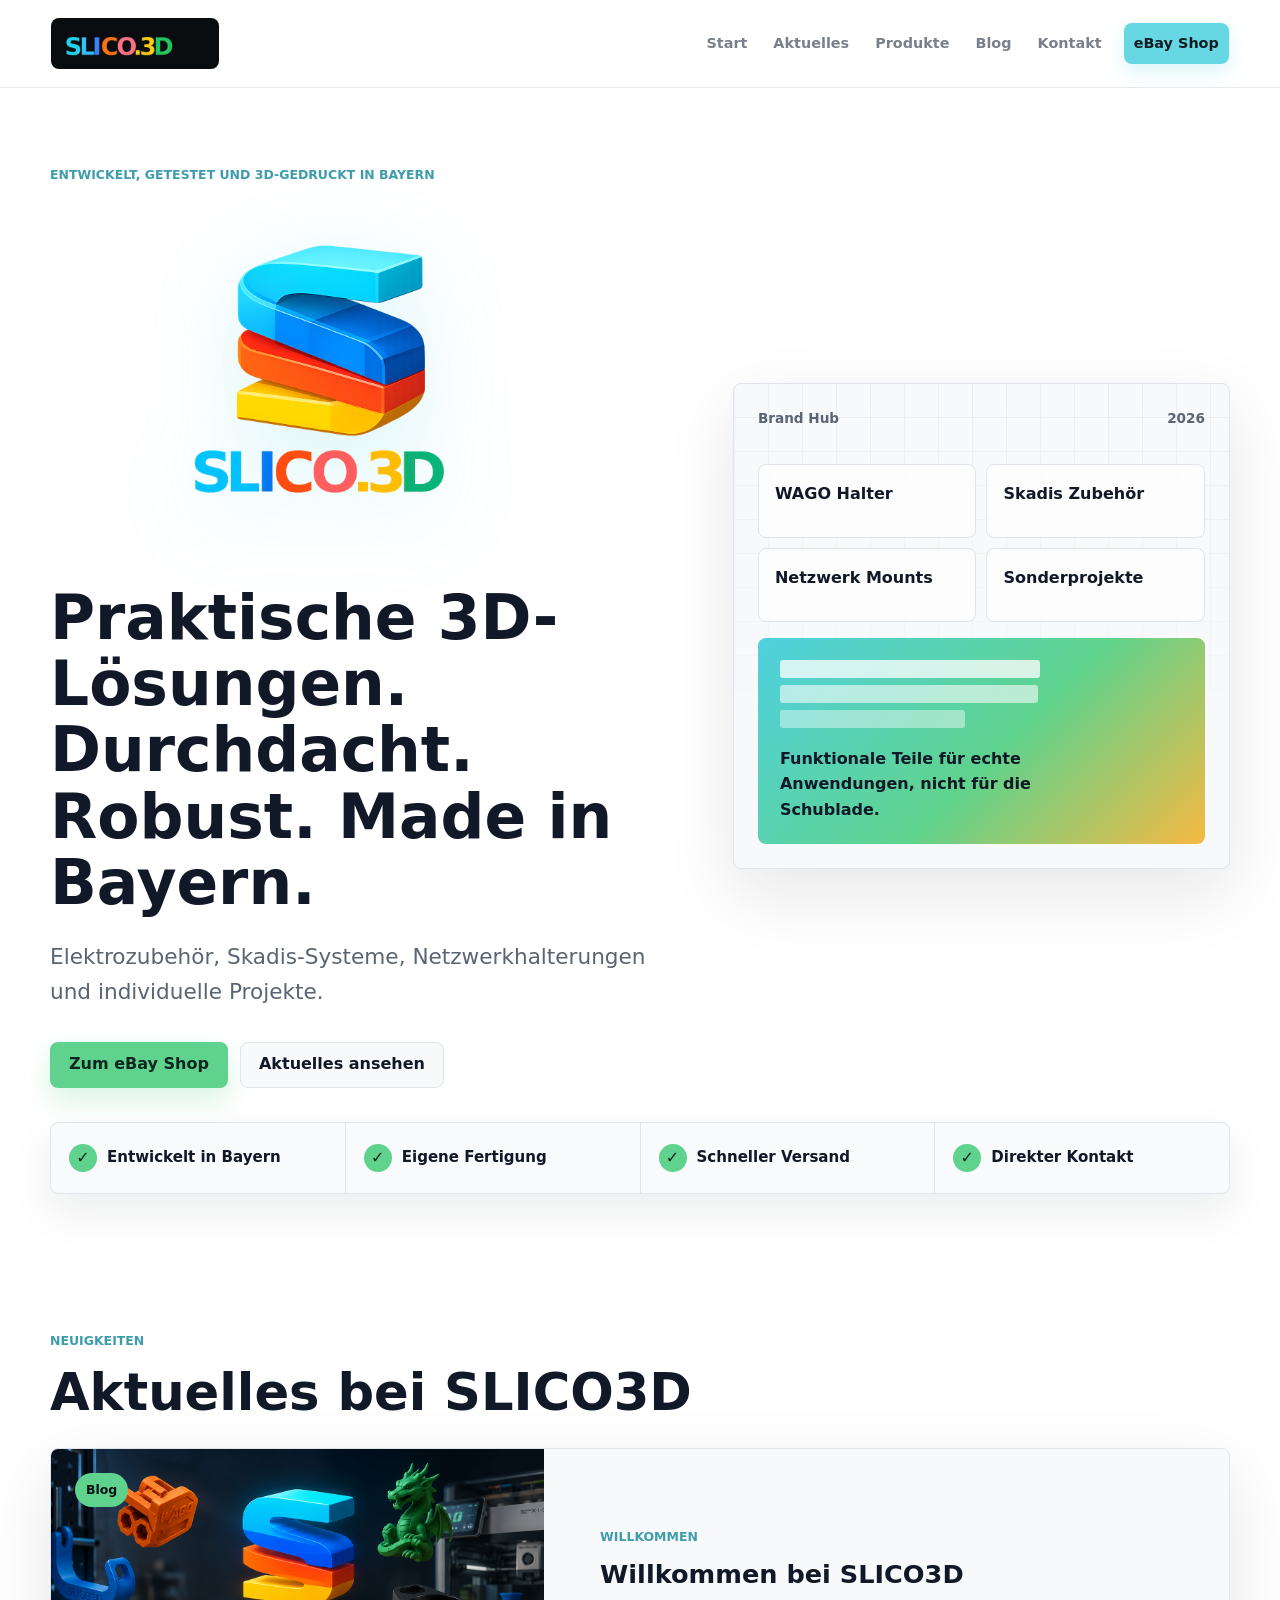
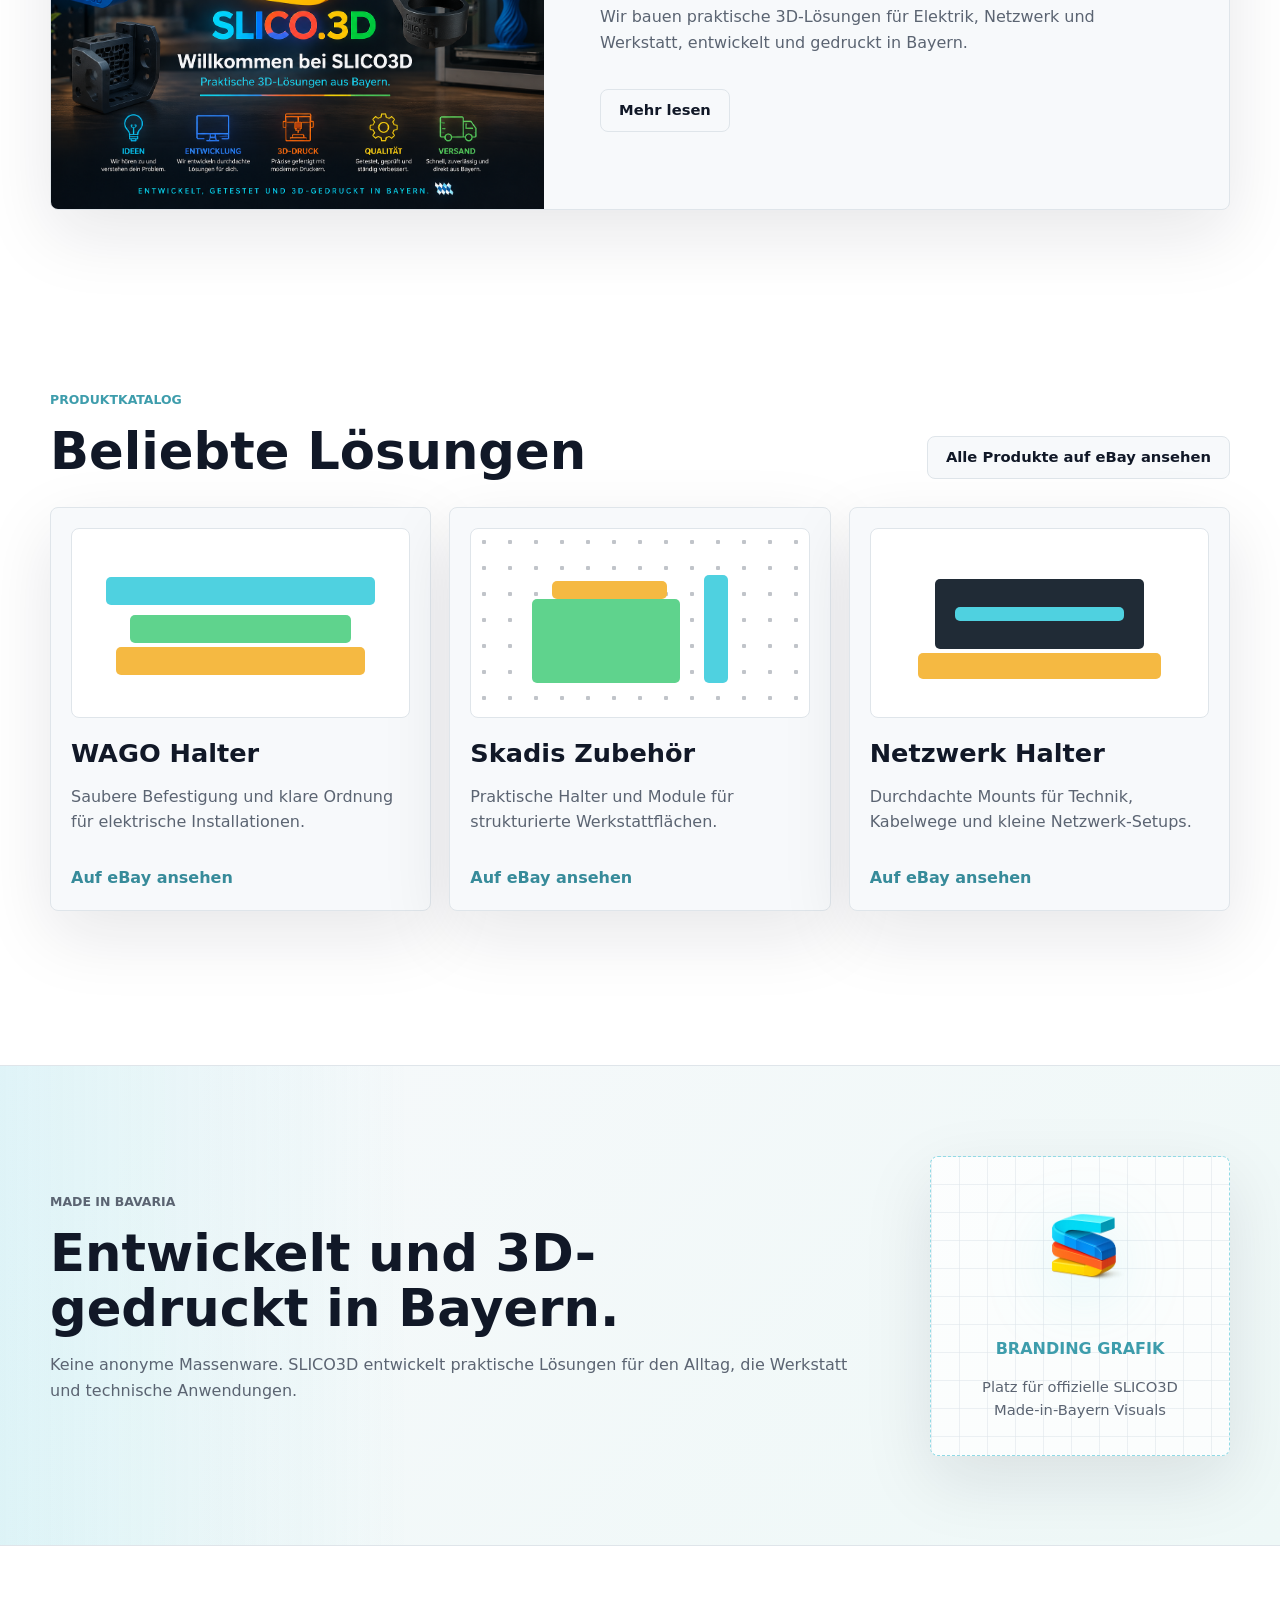
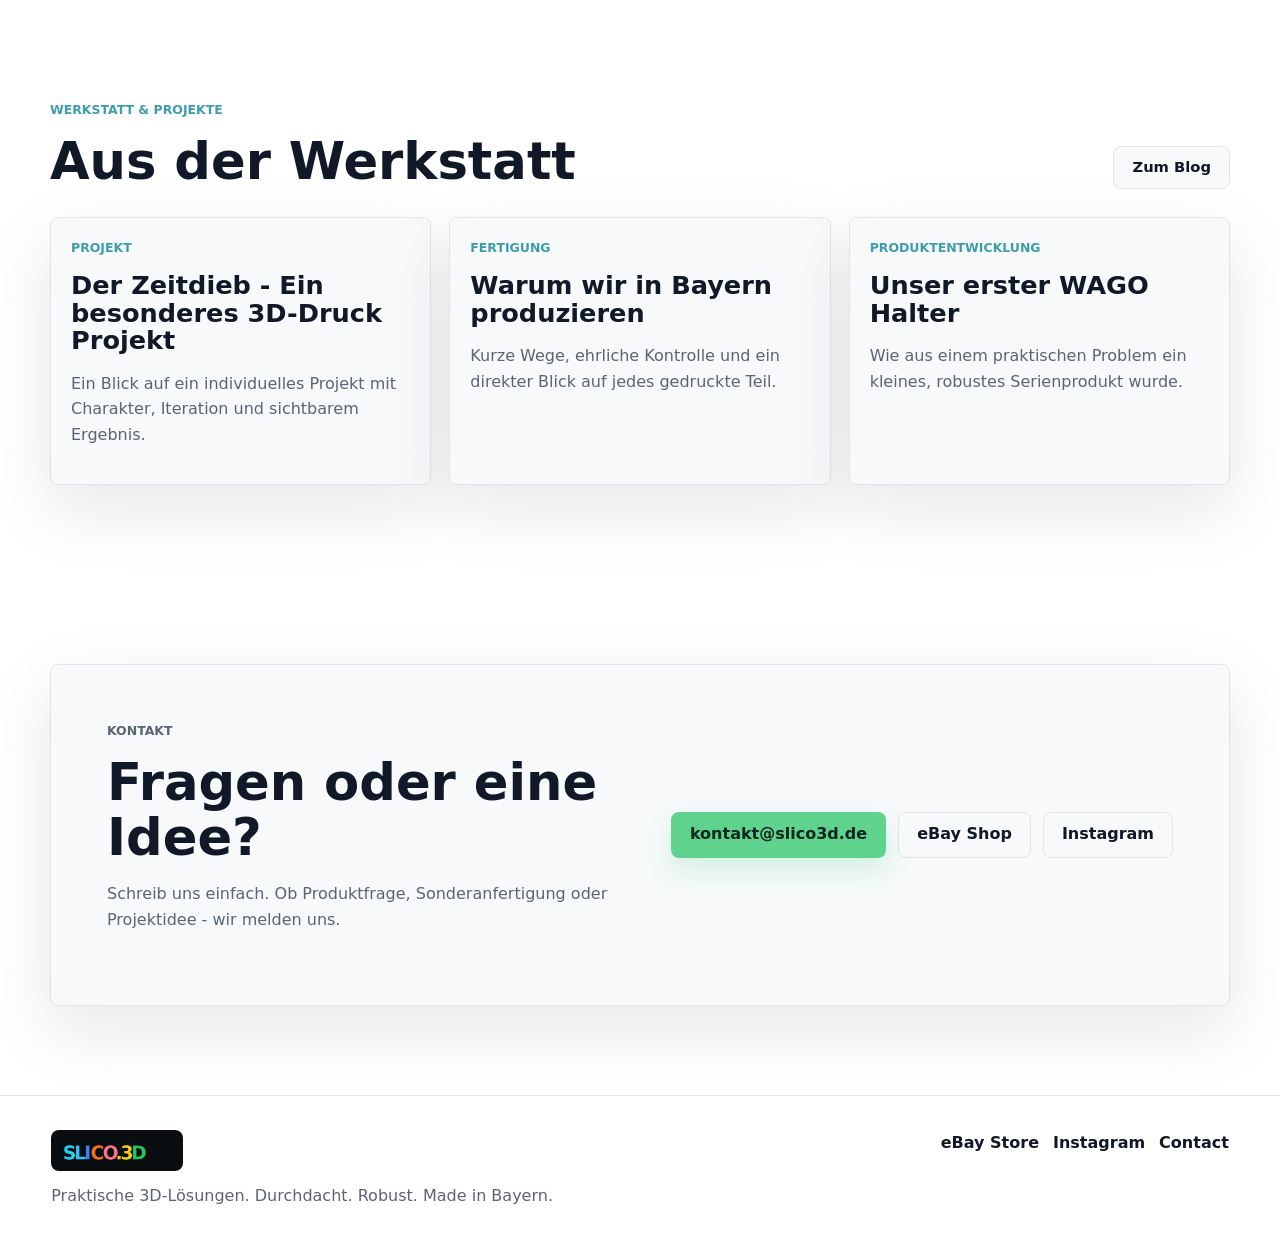
==== index.html @ d41518f9 "Organize assets and add welcome blog hero image" ====
<!doctype html>
<html lang="de">
  <head>
    <meta charset="utf-8">
    <meta name="viewport" content="width=device-width, initial-scale=1">
    <meta
      name="description"
      content="SLICO3D entwickelt praktische 3D-Lösungen für Elektrik, Netzwerk, Skadis-Systeme und Werkstattorganisation. Gedruckt in Bayern."
    >
    <title>SLICO3D | Praktische 3D-Lösungen aus Bayern</title>
    <link rel="stylesheet" href="styles.css">
  </head>
  <body>
    <header class="site-header">
      <a class="brand-link" href="#start" aria-label="SLICO3D Startseite">
        <img src="assets/branding/Logotyp.png" alt="SLICO3D" class="brand-wordmark">
      </a>

      <button class="menu-toggle" type="button" aria-expanded="false" aria-controls="site-nav">
        <span class="sr-only">Navigation öffnen</span>
        <span aria-hidden="true"></span>
        <span aria-hidden="true"></span>
        <span aria-hidden="true"></span>
      </button>

      <nav class="site-nav" id="site-nav" aria-label="Hauptnavigation">
        <a href="#start">Start</a>
        <a href="#aktuelles">Aktuelles</a>
        <a href="#produkte">Produkte</a>
        <a href="#blog">Blog</a>
        <a href="#kontakt">Kontakt</a>
        <a class="nav-button" href="https://www.ebay.de/usr/slico3d">eBay Shop</a>
      </nav>
    </header>

    <main id="start">
      <section class="hero section-shell" aria-labelledby="hero-title">
        <div class="hero-copy">
          <p class="eyebrow">Entwickelt, getestet und 3D-gedruckt in Bayern</p>
          <img src="assets/branding/Logo z Nazwa.png" alt="SLICO3D" class="hero-mark">
          <h1 id="hero-title">Praktische 3D-Lösungen. Durchdacht. Robust. Made in Bayern.</h1>
          <p class="hero-subtitle">
            Elektrozubehör, Skadis-Systeme, Netzwerkhalterungen und individuelle Projekte.
          </p>
          <div class="hero-actions">
            <a class="button primary" href="https://www.ebay.de/usr/slico3d">Zum eBay Shop</a>
            <a class="button secondary" href="#aktuelles">Aktuelles ansehen</a>
          </div>
        </div>

        <div class="hero-panel" aria-label="SLICO3D Schwerpunktbereiche">
          <div class="panel-topline">
            <span>Brand Hub</span>
            <span>2026</span>
          </div>
          <div class="capability-grid">
            <span>WAGO Halter</span>
            <span>Skadis Zubehör</span>
            <span>Netzwerk Mounts</span>
            <span>Sonderprojekte</span>
          </div>
          <div class="printer-card">
            <span class="printer-layer cyan"></span>
            <span class="printer-layer green"></span>
            <span class="printer-layer amber"></span>
            <p>Funktionale Teile für echte Anwendungen, nicht für die Schublade.</p>
          </div>
        </div>
      </section>

      <section class="trust-bar section-shell" aria-label="SLICO3D Vertrauensmerkmale">
        <div class="trust-item">
          <span aria-hidden="true">✓</span>
          <strong>Entwickelt in Bayern</strong>
        </div>
        <div class="trust-item">
          <span aria-hidden="true">✓</span>
          <strong>Eigene Fertigung</strong>
        </div>
        <div class="trust-item">
          <span aria-hidden="true">✓</span>
          <strong>Schneller Versand</strong>
        </div>
        <div class="trust-item">
          <span aria-hidden="true">✓</span>
          <strong>Direkter Kontakt</strong>
        </div>
      </section>

      <section class="content-section section-shell" id="aktuelles" aria-labelledby="news-title">
        <div class="section-heading">
          <p class="eyebrow">Neuigkeiten</p>
          <h2 id="news-title">Aktuelles bei SLICO3D</h2>
        </div>

        <article class="featured-article linked-card">
          <a class="card-cover-link" href="blog/willkommen-bei-slico3d.html" aria-label="Willkommen bei SLICO3D lesen"></a>
          <div class="article-visual article-image">
            <span class="article-chip">Blog</span>
            <img src="assets/blog/willkommen/hero.png" alt="SLICO3D Willkommensbild">
          </div>
          <div class="article-content">
            <p class="meta">Willkommen</p>
            <h3>Willkommen bei SLICO3D</h3>
            <p>
              Wir bauen praktische 3D-Lösungen für Elektrik, Netzwerk und Werkstatt,
              entwickelt und gedruckt in Bayern.
            </p>
            <a class="button secondary compact card-action" href="blog/willkommen-bei-slico3d.html">Mehr lesen</a>
          </div>
        </article>
      </section>

      <section class="content-section section-shell" id="produkte" aria-labelledby="products-title">
        <div class="section-heading split-heading">
          <div>
            <p class="eyebrow">Produktkatalog</p>
            <h2 id="products-title">Beliebte Lösungen</h2>
          </div>
          <a class="button secondary compact" href="https://www.ebay.de/usr/slico3d">Alle Produkte auf eBay ansehen</a>
        </div>

        <div class="product-grid">
          <article class="product-card">
            <div class="product-visual wago" aria-hidden="true">
              <span></span>
              <span></span>
              <span></span>
            </div>
            <h3>WAGO Halter</h3>
            <p>Saubere Befestigung und klare Ordnung für elektrische Installationen.</p>
            <a class="text-link" href="https://www.ebay.de/usr/slico3d">Auf eBay ansehen</a>
          </article>

          <article class="product-card">
            <div class="product-visual skadis" aria-hidden="true">
              <span></span>
              <span></span>
              <span></span>
            </div>
            <h3>Skadis Zubehör</h3>
            <p>Praktische Halter und Module für strukturierte Werkstattflächen.</p>
            <a class="text-link" href="https://www.ebay.de/usr/slico3d">Auf eBay ansehen</a>
          </article>

          <article class="product-card">
            <div class="product-visual network" aria-hidden="true">
              <span></span>
              <span></span>
              <span></span>
            </div>
            <h3>Netzwerk Halter</h3>
            <p>Durchdachte Mounts für Technik, Kabelwege und kleine Netzwerk-Setups.</p>
            <a class="text-link" href="https://www.ebay.de/usr/slico3d">Auf eBay ansehen</a>
          </article>
        </div>
      </section>

      <section class="bavaria-section" aria-labelledby="bavaria-title">
        <div class="section-shell bavaria-inner">
          <div>
            <p class="eyebrow">Made in Bavaria</p>
            <h2 id="bavaria-title">Entwickelt und 3D-gedruckt in Bayern.</h2>
            <p>
              Keine anonyme Massenware. SLICO3D entwickelt praktische Lösungen für den
              Alltag, die Werkstatt und technische Anwendungen.
            </p>
          </div>
          <div class="bavaria-placeholder" aria-label="Platzhalter für zukünftige SLICO3D Branding-Grafik">
            <img src="assets/branding/Logo.png" alt="" aria-hidden="true">
            <span>Branding Grafik</span>
            <p>Platz für offizielle SLICO3D Made-in-Bayern Visuals</p>
          </div>
        </div>
      </section>

      <section class="content-section section-shell" id="blog" aria-labelledby="blog-title">
        <div class="section-heading split-heading">
          <div>
            <p class="eyebrow">Werkstatt & Projekte</p>
            <h2 id="blog-title">Aus der Werkstatt</h2>
          </div>
          <a class="button secondary compact" href="#blog">Zum Blog</a>
        </div>

        <div class="blog-grid">
          <article class="blog-card">
            <p class="meta">Projekt</p>
            <h3>Der Zeitdieb - Ein besonderes 3D-Druck Projekt</h3>
            <p>Ein Blick auf ein individuelles Projekt mit Charakter, Iteration und sichtbarem Ergebnis.</p>
          </article>
          <article class="blog-card">
            <p class="meta">Fertigung</p>
            <h3>Warum wir in Bayern produzieren</h3>
            <p>Kurze Wege, ehrliche Kontrolle und ein direkter Blick auf jedes gedruckte Teil.</p>
          </article>
          <article class="blog-card">
            <p class="meta">Produktentwicklung</p>
            <h3>Unser erster WAGO Halter</h3>
            <p>Wie aus einem praktischen Problem ein kleines, robustes Serienprodukt wurde.</p>
          </article>
        </div>
      </section>

      <section class="contact-section section-shell" id="kontakt" aria-labelledby="contact-title">
        <div>
          <p class="eyebrow">Kontakt</p>
          <h2 id="contact-title">Fragen oder eine Idee?</h2>
          <p>
            Schreib uns einfach. Ob Produktfrage, Sonderanfertigung oder Projektidee -
            wir melden uns.
          </p>
        </div>
        <div class="contact-actions">
          <a class="button primary" href="mailto:kontakt@slico3d.de">kontakt@slico3d.de</a>
          <a class="button secondary" href="https://www.ebay.de/usr/slico3d">eBay Shop</a>
          <a class="button secondary" href="https://www.instagram.com/slico3d/">Instagram</a>
        </div>
      </section>
    </main>

    <footer class="site-footer">
      <div>
        <img src="assets/branding/Logotyp.png" alt="SLICO3D" class="footer-logo">
        <p>Praktische 3D-Lösungen. Durchdacht. Robust. Made in Bayern.</p>
      </div>
      <nav aria-label="Footer Navigation">
        <a href="https://www.ebay.de/usr/slico3d">eBay Store</a>
        <a href="https://www.instagram.com/slico3d/">Instagram</a>
        <a href="mailto:kontakt@slico3d.de">Contact</a>
      </nav>
    </footer>

    <script src="script.js"></script>
  </body>
</html>
---- styles.css ----
:root {
  color-scheme: light dark;
  --cyan: #4fd1e0;
  --green: #5fd38d;
  --amber: #f5b942;
  --ink: #111827;
  --muted: #5b6472;
  --line: #dfe5ea;
  --surface: #ffffff;
  --surface-raised: #f7f9fb;
  --surface-soft: #eef8f7;
  --shadow: 0 24px 70px rgba(17, 24, 39, 0.1);
  --radius: 8px;
  --max: 1180px;
}

* { box-sizing: border-box; }
html { scroll-behavior: smooth; }
body {
  margin: 0;
  background: var(--surface);
  color: var(--ink);
  font-family: Inter, ui-sans-serif, system-ui, -apple-system, BlinkMacSystemFont, "Segoe UI", sans-serif;
  line-height: 1.6;
  overflow-x: hidden;
}
body.menu-open { overflow: hidden; }
img { display: block; max-width: 100%; }
a { color: inherit; text-decoration: none; }

.sr-only {
  position: absolute;
  width: 1px;
  height: 1px;
  padding: 0;
  margin: -1px;
  overflow: hidden;
  clip: rect(0, 0, 0, 0);
  white-space: nowrap;
  border: 0;
}

.site-header {
  position: sticky;
  top: 0;
  z-index: 10;
  display: flex;
  align-items: center;
  justify-content: space-between;
  gap: 24px;
  padding: 18px clamp(20px, 4vw, 56px);
  background: color-mix(in srgb, var(--surface) 88%, transparent);
  border-bottom: 1px solid color-mix(in srgb, var(--line) 78%, transparent);
  backdrop-filter: blur(18px);
}

.brand-wordmark,
.footer-logo {
  height: auto;
  padding: 7px 10px;
  background: #0a0d10;
  border-radius: var(--radius);
}
.brand-wordmark { flex: 0 0 auto; width: 168px; }
.footer-logo { width: 132px; padding: 6px 9px; }

.site-nav {
  min-width: 0;
  display: flex;
  align-items: center;
  gap: 6px;
  color: color-mix(in srgb, var(--muted) 82%, var(--surface));
  font-size: 0.9rem;
  font-weight: 620;
}
.site-nav a {
  padding: 9px 10px;
  border-radius: var(--radius);
}
.site-nav a:hover,
.site-nav a:focus-visible {
  background: var(--surface-raised);
  color: var(--ink);
  outline: none;
}
.site-nav .nav-button {
  margin-left: 6px;
  color: #0b1f23;
  background: color-mix(in srgb, var(--cyan) 86%, white);
  box-shadow: 0 8px 18px rgba(79, 209, 224, 0.2);
}

.menu-toggle {
  display: none;
  flex: 0 0 auto;
  width: 44px;
  height: 44px;
  border: 1px solid var(--line);
  border-radius: var(--radius);
  background: var(--surface);
  color: var(--ink);
}
.menu-toggle span:not(.sr-only) {
  display: block;
  width: 18px;
  height: 2px;
  margin: 4px auto;
  background: currentColor;
}

.section-shell {
  width: min(var(--max), calc(100% - 40px));
  margin: 0 auto;
}

.hero {
  display: grid;
  grid-template-columns: minmax(0, 1fr) minmax(320px, 0.82fr);
  gap: clamp(32px, 6vw, 84px);
  align-items: center;
  min-height: min(980px, calc(100svh - 84px));
  padding: clamp(44px, 6vw, 82px) 0 68px;
}
.hero-copy,
.hero-panel { min-width: 0; }

.eyebrow,
.meta {
  margin: 0 0 14px;
  color: color-mix(in srgb, var(--cyan) 72%, var(--ink));
  font-size: 0.78rem;
  font-weight: 800;
  letter-spacing: 0;
  text-transform: uppercase;
}

.hero-mark {
  width: min(540px, 76vw);
  margin: 0 0 26px;
  filter: drop-shadow(0 20px 42px rgba(79, 209, 224, 0.2));
}

h1, h2, h3, p { overflow-wrap: anywhere; }
h1, h2, h3 {
  margin: 0;
  line-height: 1.08;
  letter-spacing: 0;
}
h1 { max-width: 860px; font-size: clamp(2.45rem, 4.8vw, 4.9rem); }
h2 { font-size: clamp(2rem, 4vw, 4rem); }
h3 { font-size: clamp(1.22rem, 2vw, 1.7rem); }

.hero-subtitle {
  max-width: 680px;
  margin: 24px 0 0;
  color: var(--muted);
  font-size: clamp(1.05rem, 2vw, 1.35rem);
}

.hero-actions,
.contact-actions {
  display: flex;
  flex-wrap: wrap;
  gap: 12px;
  margin-top: 32px;
}

.button {
  display: inline-flex;
  align-items: center;
  justify-content: center;
  min-height: 46px;
  padding: 12px 18px;
  border: 1px solid transparent;
  border-radius: var(--radius);
  font-weight: 800;
  line-height: 1.15;
}
.button.primary {
  color: #0d261e;
  background: var(--green);
  box-shadow: 0 12px 26px rgba(95, 211, 141, 0.24);
}
.button.secondary {
  color: var(--ink);
  background: var(--surface-raised);
  border-color: var(--line);
}
.button.compact { min-height: 42px; font-size: 0.92rem; }
.button:hover,
.button:focus-visible,
.text-link:hover,
.text-link:focus-visible {
  transform: translateY(-1px);
  outline: none;
}

.hero-panel,
.featured-article,
.product-card,
.blog-card,
.contact-section,
.article-body,
.article-hero-image {
  border: 1px solid var(--line);
  border-radius: var(--radius);
  background: var(--surface-raised);
  box-shadow: var(--shadow);
}

.hero-panel {
  position: relative;
  overflow: hidden;
  padding: 24px;
}
.hero-panel::before {
  position: absolute;
  inset: 0;
  z-index: 0;
  content: "";
  background:
    linear-gradient(90deg, color-mix(in srgb, var(--line) 50%, transparent) 1px, transparent 1px),
    linear-gradient(0deg, color-mix(in srgb, var(--line) 50%, transparent) 1px, transparent 1px);
  background-size: 34px 34px;
  mask-image: linear-gradient(to bottom, black, transparent 76%);
}
.hero-panel > * { position: relative; z-index: 1; }
.panel-topline {
  display: flex;
  justify-content: space-between;
  color: var(--muted);
  font-size: 0.85rem;
  font-weight: 800;
}
.capability-grid {
  display: grid;
  grid-template-columns: repeat(2, minmax(0, 1fr));
  gap: 10px;
  margin-top: 34px;
}
.capability-grid span {
  min-height: 74px;
  padding: 16px;
  border: 1px solid var(--line);
  border-radius: var(--radius);
  background: color-mix(in srgb, var(--surface) 76%, transparent);
  font-weight: 800;
}
.printer-card {
  margin-top: 16px;
  padding: 22px;
  color: #111827;
  background: linear-gradient(135deg, var(--cyan), var(--green) 54%, var(--amber));
  border-radius: var(--radius);
}
.printer-layer {
  display: block;
  height: 18px;
  max-width: 260px;
  margin-bottom: 7px;
  border-radius: 3px;
}
.printer-layer.cyan { width: 78%; background: rgba(255, 255, 255, 0.76); }
.printer-layer.green { width: 64%; background: rgba(255, 255, 255, 0.58); }
.printer-layer.amber { width: 46%; background: rgba(255, 255, 255, 0.42); }
.printer-card p { max-width: 340px; margin: 18px 0 0; font-weight: 850; }

.trust-bar {
  display: grid;
  grid-template-columns: repeat(4, minmax(0, 1fr));
  gap: 1px;
  overflow: hidden;
  margin-top: -34px;
  margin-bottom: clamp(28px, 4vw, 48px);
  border: 1px solid var(--line);
  border-radius: var(--radius);
  background: var(--line);
  box-shadow: 0 18px 44px rgba(17, 24, 39, 0.08);
}
.trust-item {
  display: flex;
  align-items: center;
  gap: 10px;
  min-height: 70px;
  padding: 16px 18px;
  background: color-mix(in srgb, var(--surface-raised) 88%, var(--surface));
}
.trust-item span {
  display: inline-flex;
  align-items: center;
  justify-content: center;
  flex: 0 0 28px;
  width: 28px;
  height: 28px;
  color: #0d261e;
  background: var(--green);
  border-radius: 999px;
  font-weight: 900;
}
.trust-item strong { font-size: 0.94rem; line-height: 1.25; }

.content-section { padding: clamp(56px, 7vw, 96px) 0; }
.section-heading { margin-bottom: 28px; }
.section-heading h2 { max-width: 760px; }
.split-heading {
  display: flex;
  align-items: end;
  justify-content: space-between;
  gap: 20px;
}

.featured-article {
  position: relative;
  display: grid;
  grid-template-columns: minmax(260px, 0.72fr) 1fr;
  overflow: hidden;
}
.linked-card { transition: transform 180ms ease, border-color 180ms ease, box-shadow 180ms ease; }
.linked-card:hover,
.linked-card:focus-within {
  border-color: color-mix(in srgb, var(--cyan) 52%, var(--line));
  box-shadow: 0 28px 78px rgba(17, 24, 39, 0.14);
  transform: translateY(-2px);
}
.card-cover-link { position: absolute; inset: 0; z-index: 1; }
.article-visual {
  position: relative;
  min-height: 360px;
  overflow: hidden;
  background: linear-gradient(135deg, #101820, #20313b);
}
.article-visual img {
  width: 100%;
  height: 100%;
  min-height: 360px;
  object-fit: cover;
}
.article-chip {
  position: absolute;
  top: 24px;
  left: 24px;
  z-index: 1;
  padding: 7px 11px;
  color: #071012;
  background: var(--green);
  border-radius: 999px;
  font-size: 0.78rem;
  font-weight: 900;
}
.article-content {
  position: relative;
  z-index: 2;
  align-self: center;
  padding: clamp(28px, 5vw, 56px);
}
.card-action { position: relative; z-index: 3; margin-top: 18px; }

.article-content p:not(.meta),
.product-card p,
.blog-card p:not(.meta),
.contact-section p,
.bavaria-inner p,
.site-footer p,
.article-hero-copy p:not(.eyebrow) {
  color: var(--muted);
}
.text-link {
  display: inline-flex;
  margin-top: 14px;
  color: color-mix(in srgb, var(--cyan) 62%, var(--ink));
  font-weight: 850;
}

.product-grid,
.blog-grid {
  display: grid;
  grid-template-columns: repeat(3, minmax(0, 1fr));
  gap: 18px;
}
.product-card,
.blog-card { padding: 20px; }
.product-visual {
  position: relative;
  min-height: 190px;
  margin-bottom: 22px;
  overflow: hidden;
  background: var(--surface);
  border: 1px solid var(--line);
  border-radius: var(--radius);
}
.product-visual span {
  position: absolute;
  display: block;
  border-radius: 5px;
}
.product-visual.wago span:nth-child(1) { inset: 48px 34px auto 34px; height: 28px; background: var(--cyan); }
.product-visual.wago span:nth-child(2) { inset: 86px 58px auto 58px; height: 28px; background: var(--green); }
.product-visual.wago span:nth-child(3) { inset: auto 44px 42px 44px; height: 28px; background: var(--amber); }
.product-visual.skadis {
  background-image: radial-gradient(circle, color-mix(in srgb, var(--muted) 38%, transparent) 2px, transparent 2.5px);
  background-size: 26px 26px;
}
.product-visual.skadis span:nth-child(1) { width: 44%; height: 84px; left: 18%; bottom: 34px; background: var(--green); }
.product-visual.skadis span:nth-child(2) { width: 24px; height: 108px; right: 24%; bottom: 34px; background: var(--cyan); }
.product-visual.skadis span:nth-child(3) { width: 34%; height: 18px; left: 24%; bottom: 118px; background: var(--amber); }
.product-visual.network span:nth-child(1) { width: 62%; height: 70px; left: 19%; top: 50px; background: #202b36; }
.product-visual.network span:nth-child(2) { width: 50%; height: 14px; left: 25%; top: 78px; background: var(--cyan); }
.product-visual.network span:nth-child(3) { width: 72%; height: 26px; left: 14%; bottom: 38px; background: var(--amber); }

.bavaria-section {
  margin: clamp(36px, 5vw, 68px) 0;
  background:
    linear-gradient(90deg, rgba(79, 209, 224, 0.14), transparent 32%),
    linear-gradient(135deg, var(--surface-raised), var(--surface-soft));
  border-block: 1px solid var(--line);
}
.bavaria-inner {
  display: grid;
  grid-template-columns: 1fr minmax(180px, 300px);
  gap: clamp(28px, 6vw, 86px);
  align-items: center;
  padding: clamp(52px, 7vw, 90px) 0;
}
.bavaria-placeholder {
  display: grid;
  place-items: center;
  min-height: 300px;
  padding: 28px;
  text-align: center;
  border: 1px dashed color-mix(in srgb, var(--cyan) 54%, var(--line));
  border-radius: var(--radius);
  background:
    linear-gradient(90deg, color-mix(in srgb, var(--line) 58%, transparent) 1px, transparent 1px),
    linear-gradient(0deg, color-mix(in srgb, var(--line) 58%, transparent) 1px, transparent 1px),
    color-mix(in srgb, var(--surface) 72%, transparent);
  background-size: 28px 28px;
  box-shadow: var(--shadow);
}
.bavaria-placeholder img { width: min(180px, 48vw); filter: drop-shadow(0 18px 34px rgba(79, 209, 224, 0.18)); }
.bavaria-placeholder span {
  margin-top: 18px;
  color: color-mix(in srgb, var(--cyan) 72%, var(--ink));
  font-weight: 900;
  text-transform: uppercase;
}
.bavaria-placeholder p { max-width: 260px; margin: 4px 0 0; font-size: 0.92rem; }
.blog-card { min-height: 230px; }

.contact-section {
  display: grid;
  grid-template-columns: 1fr auto;
  gap: 28px;
  align-items: center;
  padding: clamp(28px, 5vw, 56px);
  margin-block: clamp(56px, 7vw, 96px);
}
.contact-section h2,
.contact-section p { max-width: 620px; }
.contact-actions { justify-content: flex-end; margin-top: 0; }

.site-footer {
  display: flex;
  justify-content: space-between;
  gap: 24px;
  padding: 34px clamp(20px, 4vw, 56px);
  border-top: 1px solid var(--line);
}
.site-footer p { margin: 12px 0 0; }
.site-footer nav {
  display: flex;
  flex-wrap: wrap;
  align-items: start;
  justify-content: flex-end;
  gap: 14px;
  font-weight: 800;
}

.article-page { padding-bottom: clamp(56px, 7vw, 96px); }
.article-hero {
  display: grid;
  grid-template-columns: minmax(0, 0.9fr) minmax(300px, 1fr);
  gap: clamp(28px, 6vw, 78px);
  align-items: center;
  padding: clamp(56px, 8vw, 104px) 0 clamp(32px, 5vw, 64px);
}
.article-hero-copy { min-width: 0; }
.article-hero-copy h1 { max-width: 760px; }
.article-hero-copy p:not(.eyebrow) {
  max-width: 620px;
  margin: 24px 0 0;
  font-size: clamp(1.05rem, 2vw, 1.25rem);
}
.article-hero-image {
  margin: 0;
  padding: 18px;
}
.article-hero-image img {
  width: 100%;
  border-radius: calc(var(--radius) - 2px);
}
.article-body {
  max-width: 820px;
  padding: clamp(34px, 5vw, 58px);
}
.article-body p {
  margin: 0 0 1.2em;
  color: color-mix(in srgb, var(--ink) 84%, var(--muted));
  font-size: clamp(1.03rem, 1.4vw, 1.16rem);
}
.article-body p:last-child { margin-bottom: 0; }
.article-body blockquote {
  margin: 28px 0;
  padding: 22px 24px;
  border-left: 4px solid var(--green);
  border-radius: var(--radius);
  background: color-mix(in srgb, var(--surface) 72%, var(--surface-soft));
}
.article-body blockquote p {
  margin: 0;
  color: var(--ink);
  font-size: clamp(1.2rem, 2vw, 1.6rem);
  font-weight: 850;
  line-height: 1.25;
}
.article-signature { padding-top: 10px; font-weight: 850; }

@media (prefers-color-scheme: dark) {
  :root {
    --ink: #edf3f7;
    --muted: #a8b5c2;
    --line: #253340;
    --surface: #0d1217;
    --surface-raised: #121a22;
    --surface-soft: #0f2423;
    --shadow: 0 24px 70px rgba(0, 0, 0, 0.32);
  }
  .site-nav .nav-button,
  .button.primary,
  .printer-card { color: #071012; }
  .product-visual.network span:nth-child(1) { background: #dfe8ef; }
}

@media (max-width: 900px) {
  .menu-toggle { display: block; }
  .site-nav {
    position: fixed;
    inset: 73px 16px auto 16px;
    display: grid;
    gap: 4px;
    padding: 14px;
    background: var(--surface);
    border: 1px solid var(--line);
    border-radius: var(--radius);
    box-shadow: var(--shadow);
    transform: translateY(-16px);
    opacity: 0;
    pointer-events: none;
  }
  .site-nav.is-open { transform: translateY(0); opacity: 1; pointer-events: auto; }
  .site-nav .nav-button { margin-left: 0; }
  .hero,
  .featured-article,
  .article-hero,
  .bavaria-inner,
  .contact-section { grid-template-columns: 1fr; }
  .hero { min-height: auto; }
  .product-grid,
  .blog-grid,
  .trust-bar { grid-template-columns: 1fr; }
  .split-heading { align-items: start; flex-direction: column; }
  .contact-actions { justify-content: flex-start; }
  .site-footer { flex-direction: column; }
  .site-footer nav { justify-content: flex-start; }
}

@media (max-width: 560px) {
  .site-header { padding-inline: 16px; }
  .section-shell { width: min(var(--max), calc(100% - 28px)); }
  .brand-wordmark { width: 136px; }
  .hero-mark { width: min(360px, 86vw); }
  h1 { font-size: 2.18rem; max-width: 11ch; }
  .hero-subtitle { max-width: 30ch; }
  .hero-actions,
  .contact-actions {
    align-items: stretch;
    flex-direction: column;
  }
  .button { width: 100%; }
  .capability-grid { grid-template-columns: 1fr; }
  .trust-bar { margin-top: -20px; }
  .article-visual,
  .article-visual img { min-height: 260px; }
}
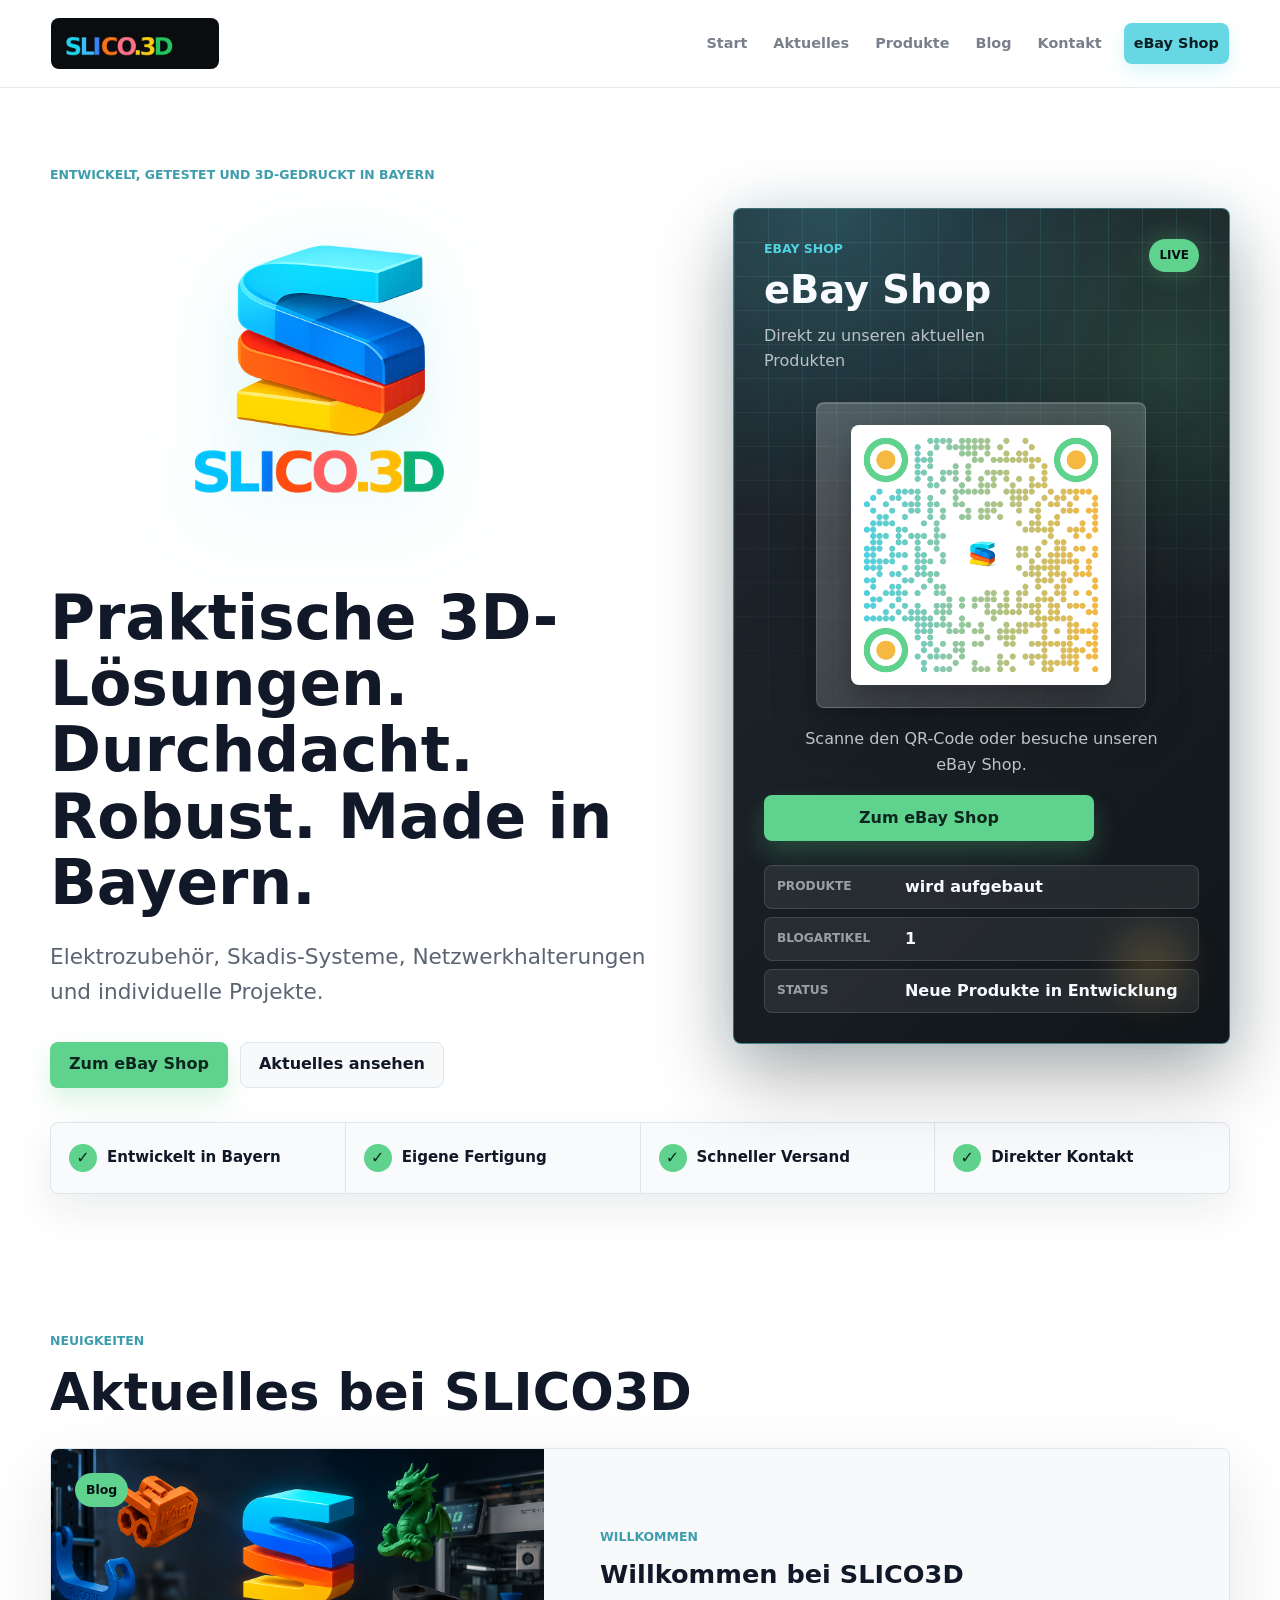
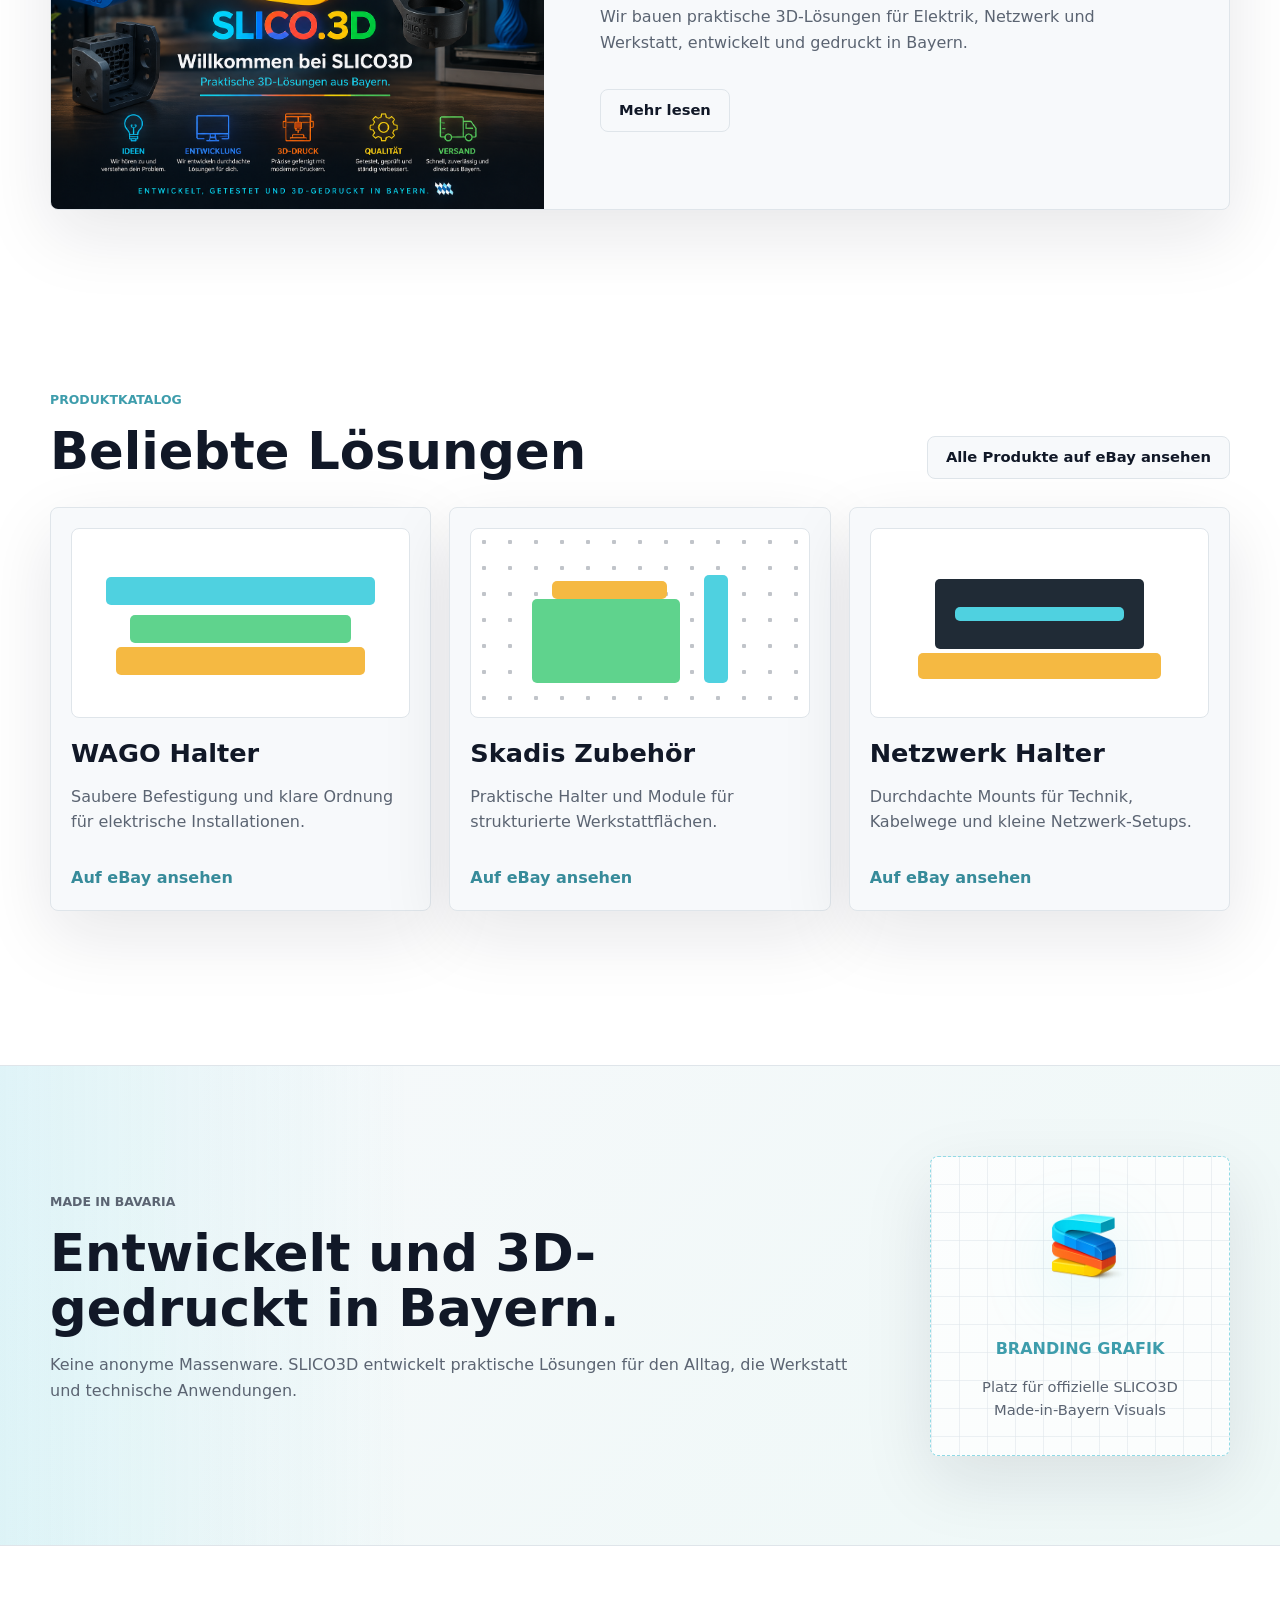
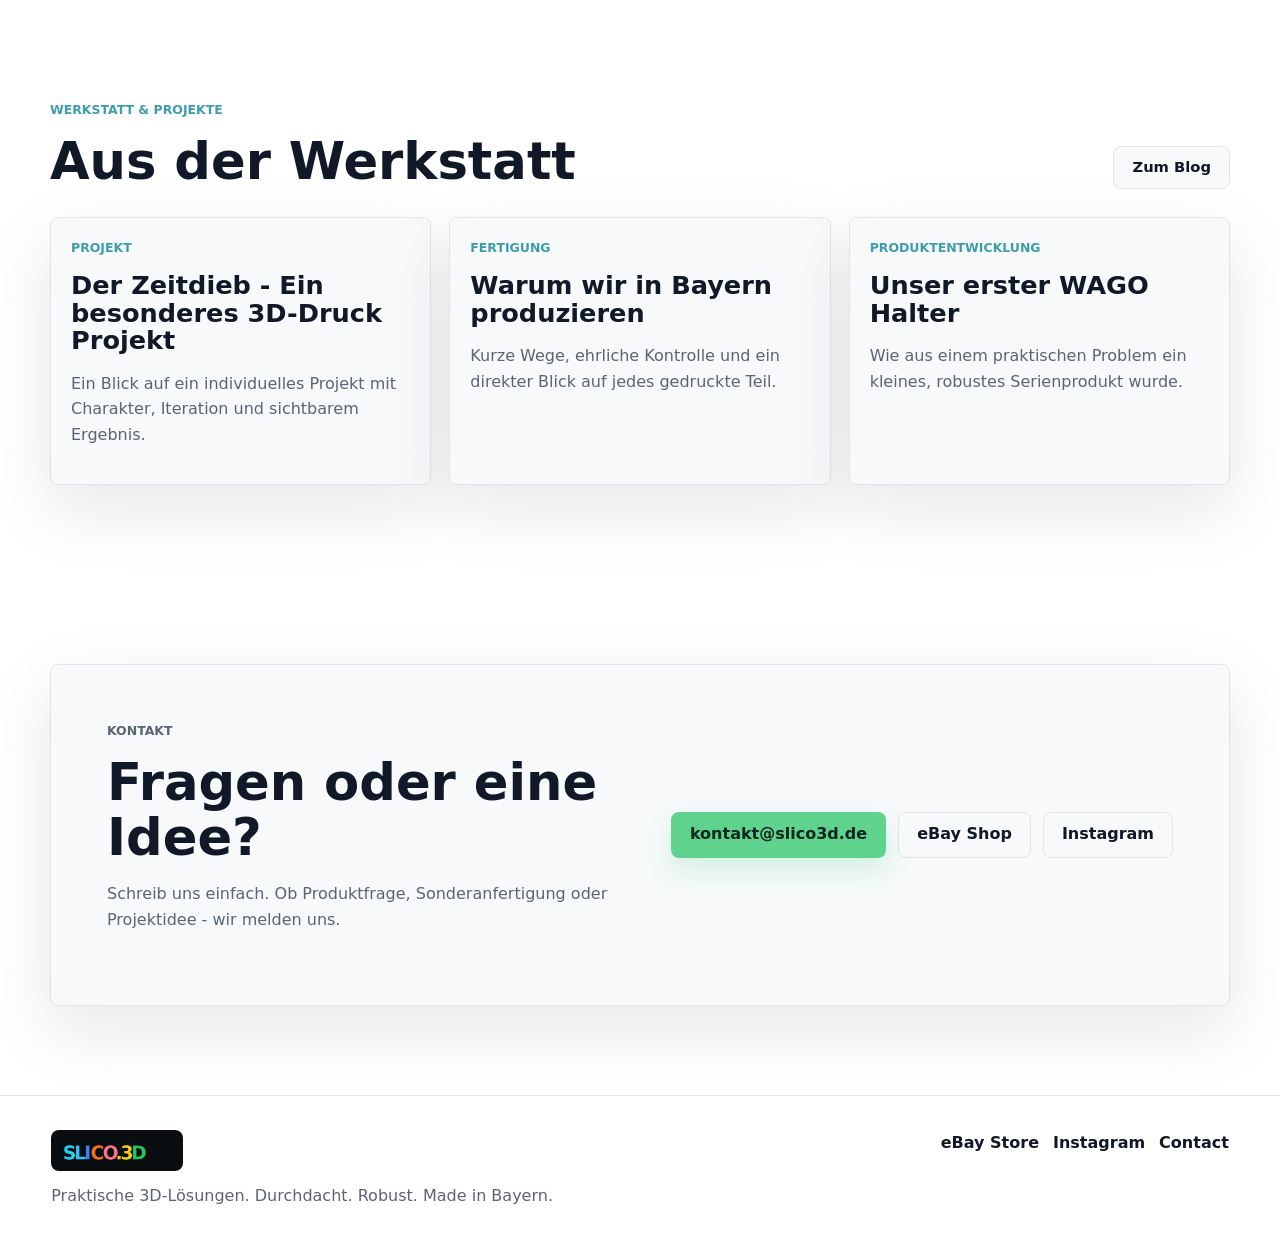
==== commit 392700dc: "Replace Brand Hub with eBay QR card" ====
--- a/index.html
+++ b/index.html
@@ -9,6 +9,7 @@
     >
     <title>SLICO3D | Praktische 3D-Lösungen aus Bayern</title>
     <link rel="stylesheet" href="styles.css">
+    <link rel="stylesheet" href="hero-ebay.css">
   </head>
   <body>
     <header class="site-header">
@@ -48,23 +49,37 @@
           </div>
         </div>
 
-        <div class="hero-panel" aria-label="SLICO3D Schwerpunktbereiche">
-          <div class="panel-topline">
-            <span>Brand Hub</span>
-            <span>2026</span>
-          </div>
-          <div class="capability-grid">
-            <span>WAGO Halter</span>
-            <span>Skadis Zubehör</span>
-            <span>Netzwerk Mounts</span>
-            <span>Sonderprojekte</span>
-          </div>
-          <div class="printer-card">
-            <span class="printer-layer cyan"></span>
-            <span class="printer-layer green"></span>
-            <span class="printer-layer amber"></span>
-            <p>Funktionale Teile für echte Anwendungen, nicht für die Schublade.</p>
-          </div>
+        <div class="hero-panel ebay-shop-card" aria-label="SLICO3D eBay Shop">
+          <div class="shop-card-header">
+            <div>
+              <p class="shop-kicker">eBay Shop</p>
+              <h2>eBay Shop</h2>
+              <p>Direkt zu unseren aktuellen Produkten</p>
+            </div>
+            <span class="shop-live-badge">Live</span>
+          </div>
+
+          <div class="qr-shell">
+            <img src="assets/qr/ebay-shop-qr.png" alt="QR-Code zum SLICO3D eBay Shop">
+          </div>
+
+          <p class="qr-copy">Scanne den QR-Code oder besuche unseren eBay Shop.</p>
+          <a class="button primary shop-button" href="https://www.ebay.de/usr/slico3d">Zum eBay Shop</a>
+
+          <dl class="project-stats" aria-label="SLICO3D Projektstatus">
+            <div>
+              <dt>Produkte</dt>
+              <dd>wird aufgebaut</dd>
+            </div>
+            <div>
+              <dt>Blogartikel</dt>
+              <dd>1</dd>
+            </div>
+            <div>
+              <dt>Status</dt>
+              <dd>Neue Produkte in Entwicklung</dd>
+            </div>
+          </dl>
         </div>
       </section>
 
--- a/hero-ebay.css
+++ b/hero-ebay.css
@@ -0,0 +1,139 @@
+.hero-panel.ebay-shop-card {
+  position: relative;
+  overflow: hidden;
+  padding: clamp(22px, 3vw, 30px);
+  color: #edf3f7;
+  background:
+    radial-gradient(circle at 20% 0%, rgba(79, 209, 224, 0.24), transparent 34%),
+    radial-gradient(circle at 88% 18%, rgba(95, 211, 141, 0.18), transparent 30%),
+    linear-gradient(135deg, rgba(18, 26, 34, 0.94), rgba(7, 12, 16, 0.96));
+  border-color: color-mix(in srgb, var(--cyan) 38%, rgba(255, 255, 255, 0.1));
+  box-shadow:
+    0 30px 80px rgba(0, 0, 0, 0.34),
+    0 0 44px rgba(79, 209, 224, 0.14);
+  backdrop-filter: blur(16px);
+}
+.hero-panel.ebay-shop-card::before {
+  background:
+    linear-gradient(90deg, rgba(79, 209, 224, 0.13) 1px, transparent 1px),
+    linear-gradient(0deg, rgba(255, 255, 255, 0.07) 1px, transparent 1px);
+  background-size: 34px 34px;
+  mask-image: linear-gradient(to bottom, black, transparent 72%);
+}
+.hero-panel.ebay-shop-card::after {
+  position: absolute;
+  inset: auto 18px 18px auto;
+  width: 120px;
+  height: 120px;
+  content: "";
+  background: radial-gradient(circle, rgba(245, 185, 66, 0.2), transparent 66%);
+  filter: blur(12px);
+}
+.shop-card-header {
+  position: relative;
+  z-index: 1;
+  display: flex;
+  align-items: start;
+  justify-content: space-between;
+  gap: 18px;
+}
+.shop-kicker {
+  margin: 0 0 10px;
+  color: var(--cyan);
+  font-size: 0.78rem;
+  font-weight: 900;
+  text-transform: uppercase;
+}
+.shop-card-header h2 {
+  color: #f7fbff;
+  font-size: clamp(1.8rem, 3vw, 3rem);
+}
+.shop-card-header p:not(.shop-kicker) {
+  max-width: 300px;
+  margin: 12px 0 0;
+  color: rgba(237, 243, 247, 0.74);
+}
+.shop-live-badge {
+  flex: 0 0 auto;
+  padding: 7px 10px;
+  color: #071012;
+  background: var(--green);
+  border-radius: 999px;
+  box-shadow: 0 0 24px rgba(95, 211, 141, 0.28);
+  font-size: 0.75rem;
+  font-weight: 900;
+  text-transform: uppercase;
+}
+.qr-shell,
+.qr-copy,
+.shop-button,
+.project-stats {
+  position: relative;
+  z-index: 1;
+}
+.qr-shell {
+  display: grid;
+  place-items: center;
+  margin: 28px auto 18px;
+  padding: clamp(14px, 3vw, 22px);
+  width: min(100%, 330px);
+  background:
+    linear-gradient(135deg, rgba(255, 255, 255, 0.16), rgba(255, 255, 255, 0.04)),
+    rgba(255, 255, 255, 0.08);
+  border: 1px solid rgba(255, 255, 255, 0.16);
+  border-radius: var(--radius);
+  box-shadow:
+    inset 0 1px 0 rgba(255, 255, 255, 0.18),
+    0 18px 46px rgba(0, 0, 0, 0.24);
+}
+.qr-shell img {
+  width: min(100%, 260px);
+  background: #ffffff;
+  border-radius: var(--radius);
+  box-shadow: 0 14px 34px rgba(0, 0, 0, 0.28);
+}
+.qr-copy {
+  max-width: 360px;
+  margin: 0 auto;
+  color: rgba(237, 243, 247, 0.78);
+  text-align: center;
+}
+.shop-button {
+  width: min(100%, 330px);
+  margin: 18px auto 0;
+}
+.project-stats {
+  display: grid;
+  gap: 8px;
+  margin: 24px 0 0;
+}
+.project-stats div {
+  display: grid;
+  grid-template-columns: minmax(88px, 0.42fr) 1fr;
+  gap: 10px;
+  align-items: center;
+  padding: 11px 12px;
+  background: rgba(255, 255, 255, 0.07);
+  border: 1px solid rgba(255, 255, 255, 0.12);
+  border-radius: var(--radius);
+}
+.project-stats dt,
+.project-stats dd {
+  margin: 0;
+}
+.project-stats dt {
+  color: rgba(237, 243, 247, 0.58);
+  font-size: 0.76rem;
+  font-weight: 900;
+  text-transform: uppercase;
+}
+.project-stats dd {
+  color: #f7fbff;
+  font-weight: 850;
+  line-height: 1.25;
+}
+
+@media (max-width: 560px) {
+  .shop-card-header { flex-direction: column; }
+  .project-stats div { grid-template-columns: 1fr; }
+}
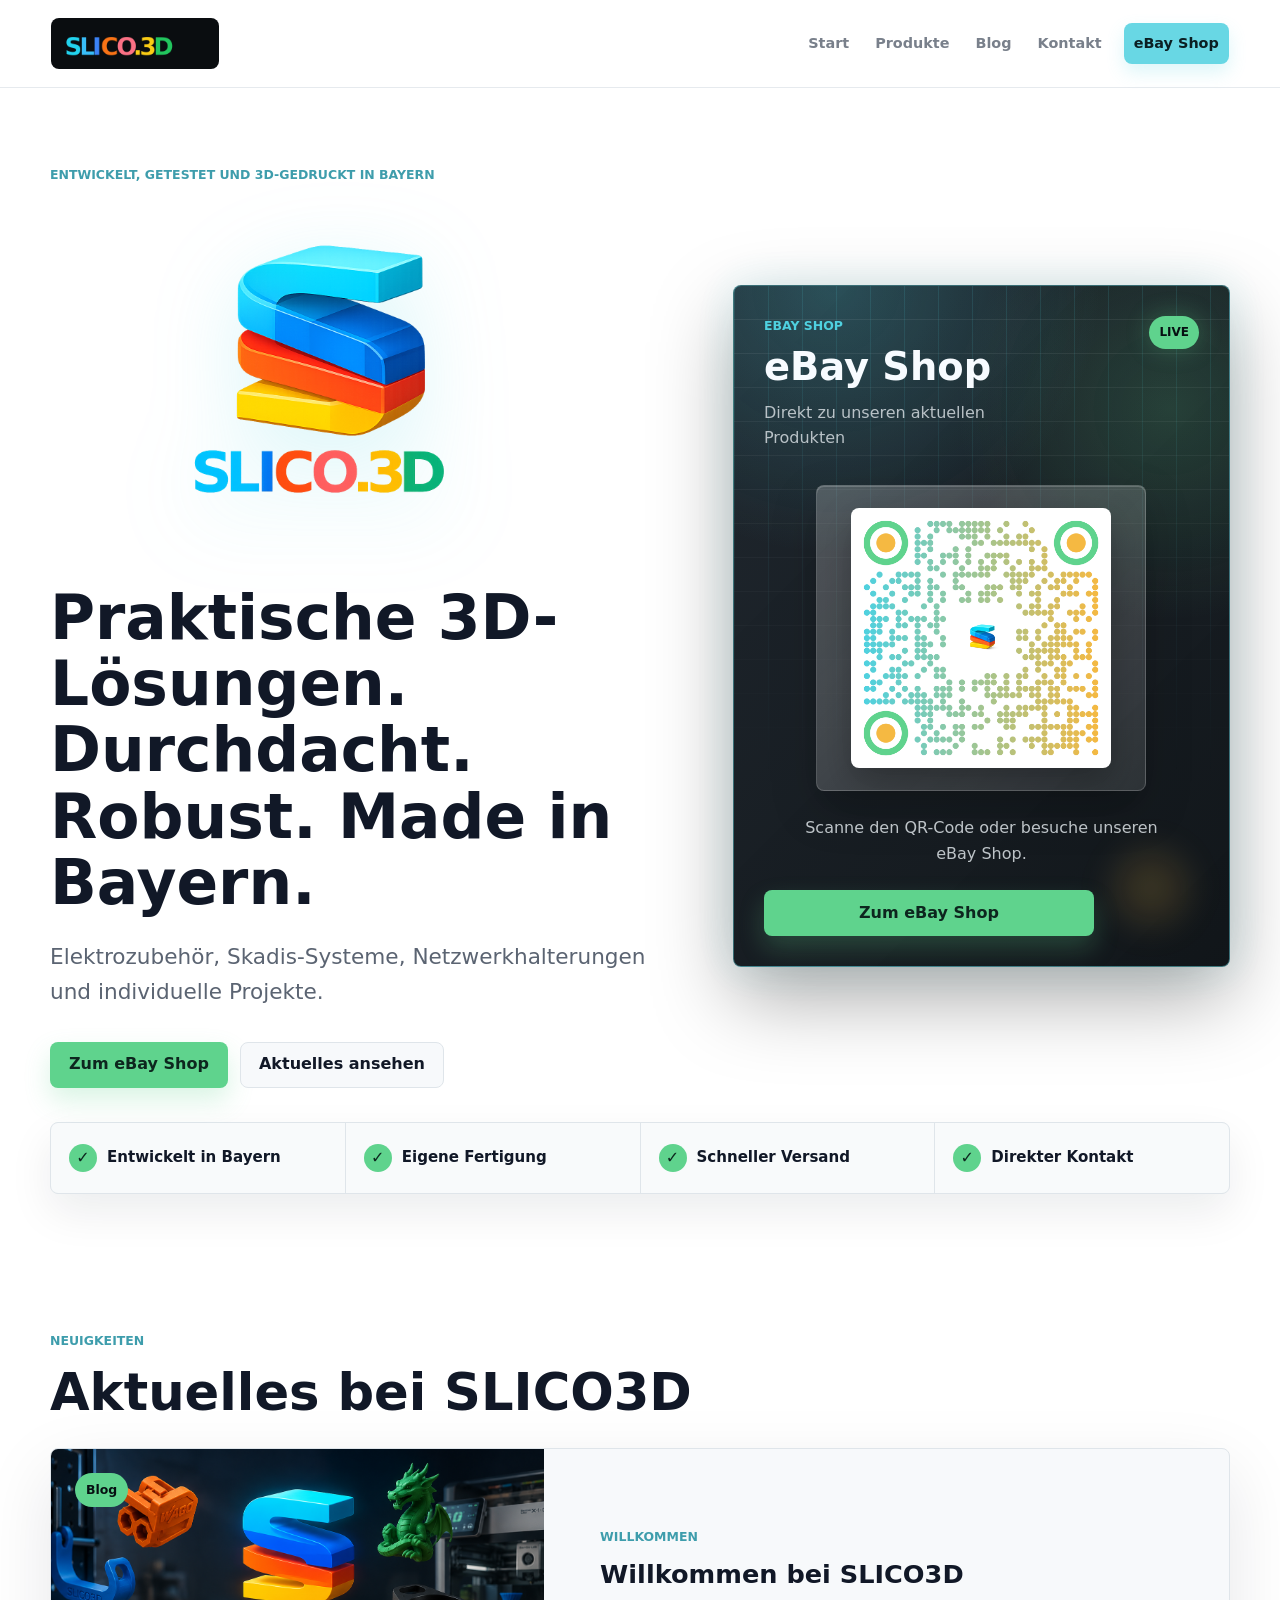
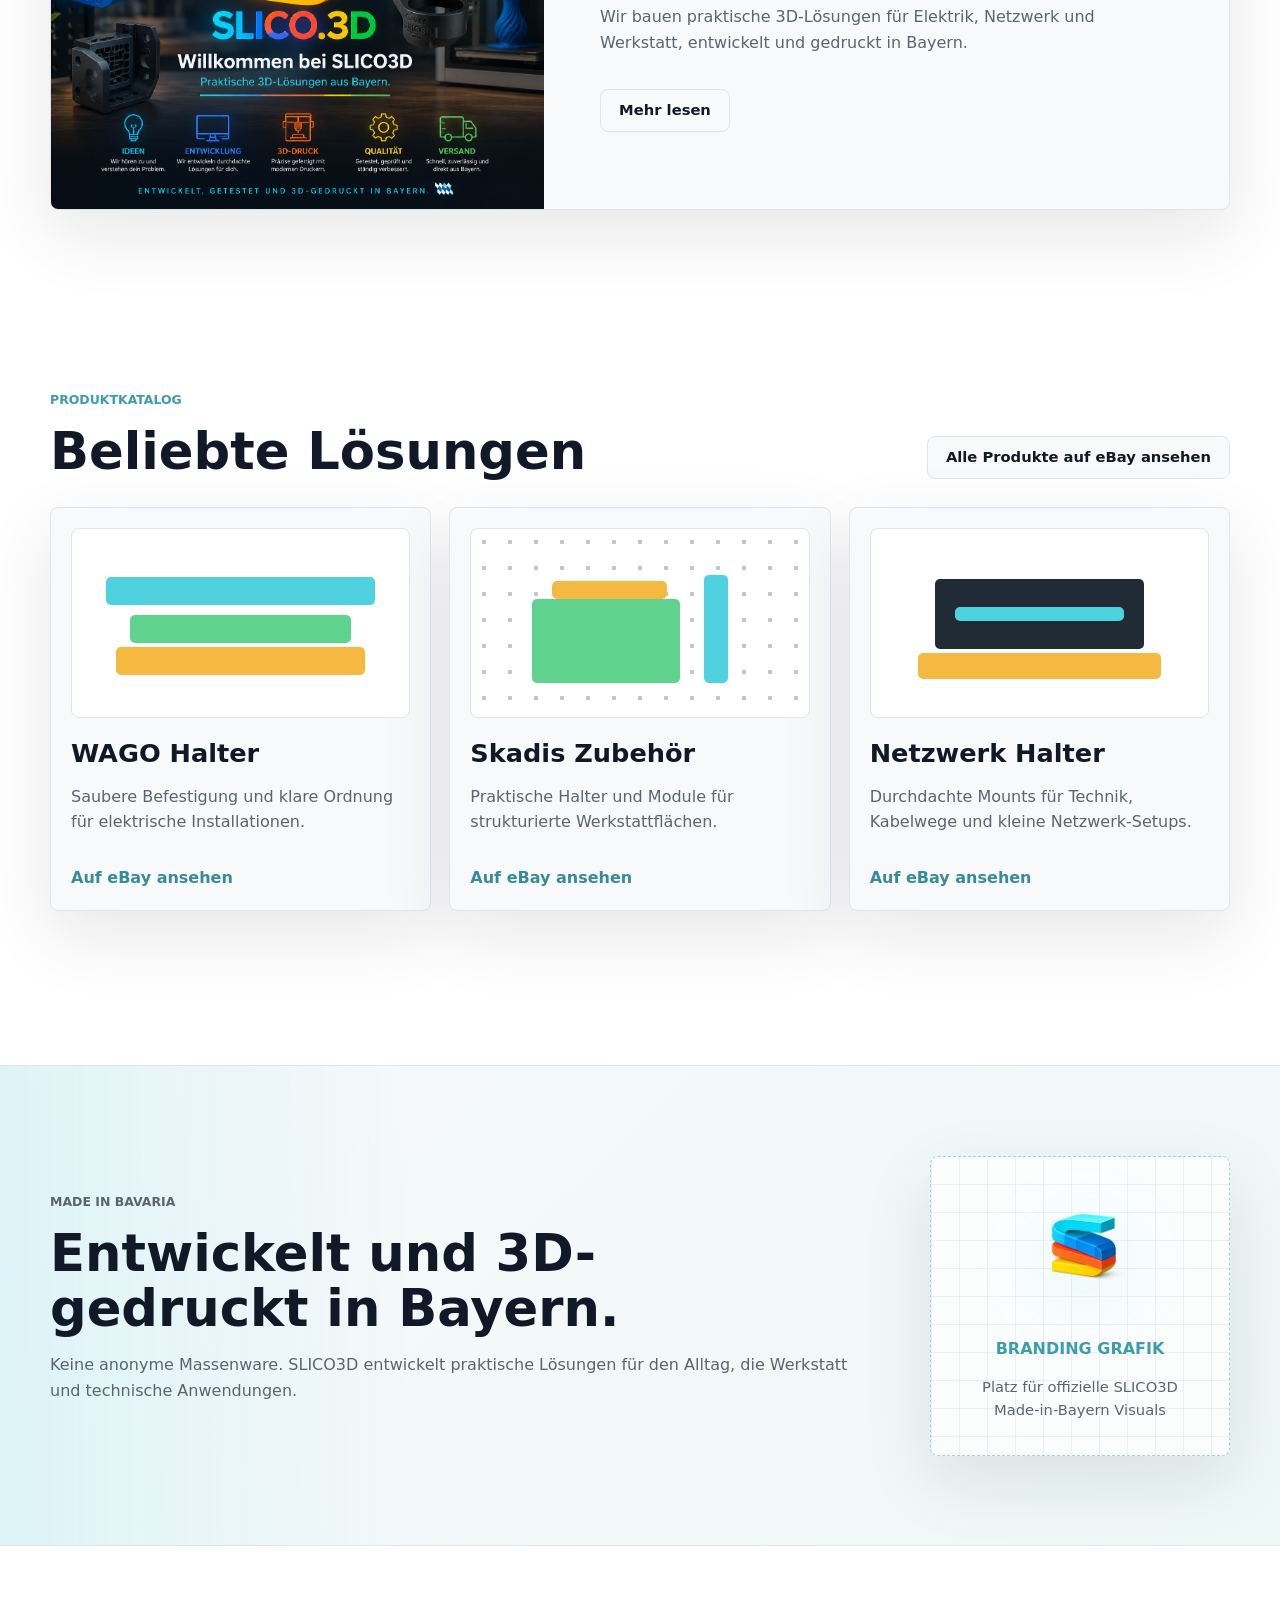
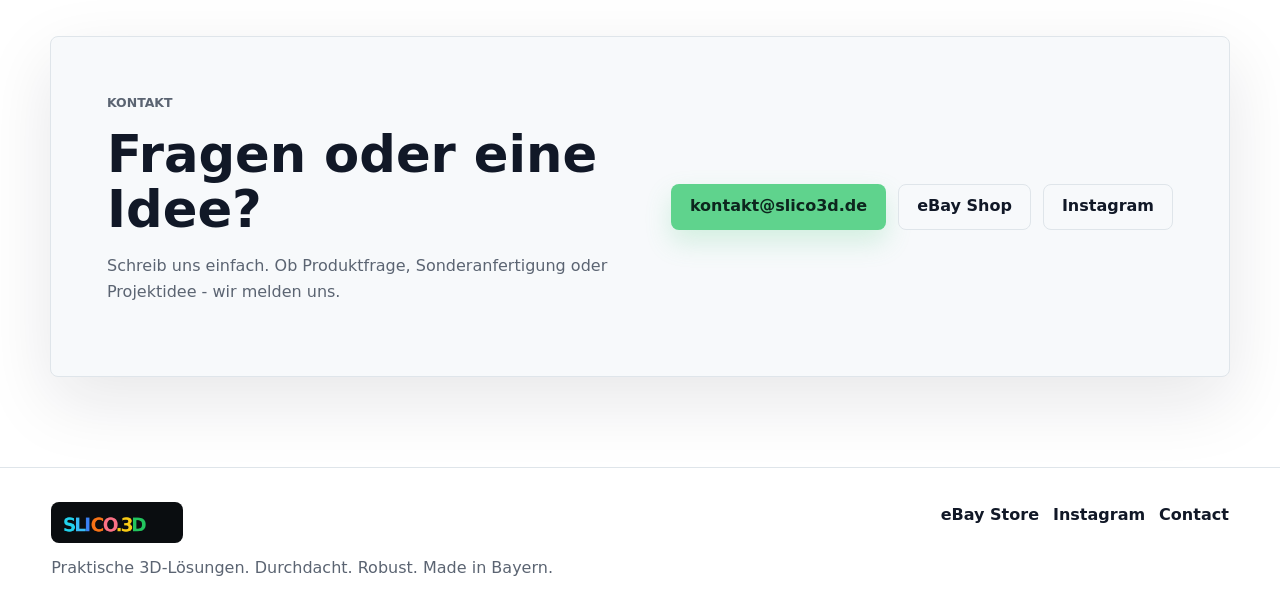
==== commit 474badba: "Fix navigation and create blog overview page" ====
--- a/index.html
+++ b/index.html
@@ -26,9 +26,8 @@
 
       <nav class="site-nav" id="site-nav" aria-label="Hauptnavigation">
         <a href="#start">Start</a>
-        <a href="#aktuelles">Aktuelles</a>
         <a href="#produkte">Produkte</a>
-        <a href="#blog">Blog</a>
+        <a href="blog/index.html">Blog</a>
         <a href="#kontakt">Kontakt</a>
         <a class="nav-button" href="https://www.ebay.de/usr/slico3d">eBay Shop</a>
       </nav>
@@ -65,21 +64,6 @@
 
           <p class="qr-copy">Scanne den QR-Code oder besuche unseren eBay Shop.</p>
           <a class="button primary shop-button" href="https://www.ebay.de/usr/slico3d">Zum eBay Shop</a>
-
-          <dl class="project-stats" aria-label="SLICO3D Projektstatus">
-            <div>
-              <dt>Produkte</dt>
-              <dd>wird aufgebaut</dd>
-            </div>
-            <div>
-              <dt>Blogartikel</dt>
-              <dd>1</dd>
-            </div>
-            <div>
-              <dt>Status</dt>
-              <dd>Neue Produkte in Entwicklung</dd>
-            </div>
-          </dl>
         </div>
       </section>
 
@@ -186,34 +170,6 @@
             <span>Branding Grafik</span>
             <p>Platz für offizielle SLICO3D Made-in-Bayern Visuals</p>
           </div>
-        </div>
-      </section>
-
-      <section class="content-section section-shell" id="blog" aria-labelledby="blog-title">
-        <div class="section-heading split-heading">
-          <div>
-            <p class="eyebrow">Werkstatt & Projekte</p>
-            <h2 id="blog-title">Aus der Werkstatt</h2>
-          </div>
-          <a class="button secondary compact" href="#blog">Zum Blog</a>
-        </div>
-
-        <div class="blog-grid">
-          <article class="blog-card">
-            <p class="meta">Projekt</p>
-            <h3>Der Zeitdieb - Ein besonderes 3D-Druck Projekt</h3>
-            <p>Ein Blick auf ein individuelles Projekt mit Charakter, Iteration und sichtbarem Ergebnis.</p>
-          </article>
-          <article class="blog-card">
-            <p class="meta">Fertigung</p>
-            <h3>Warum wir in Bayern produzieren</h3>
-            <p>Kurze Wege, ehrliche Kontrolle und ein direkter Blick auf jedes gedruckte Teil.</p>
-          </article>
-          <article class="blog-card">
-            <p class="meta">Produktentwicklung</p>
-            <h3>Unser erster WAGO Halter</h3>
-            <p>Wie aus einem praktischen Problem ein kleines, robustes Serienprodukt wurde.</p>
-          </article>
         </div>
       </section>
 
--- a/hero-ebay.css
+++ b/hero-ebay.css
@@ -66,15 +66,14 @@
 }
 .qr-shell,
 .qr-copy,
-.shop-button,
-.project-stats {
+.shop-button {
   position: relative;
   z-index: 1;
 }
 .qr-shell {
   display: grid;
   place-items: center;
-  margin: 28px auto 18px;
+  margin: 34px auto 24px;
   padding: clamp(14px, 3vw, 22px);
   width: min(100%, 330px);
   background:
@@ -100,40 +99,9 @@
 }
 .shop-button {
   width: min(100%, 330px);
-  margin: 18px auto 0;
-}
-.project-stats {
-  display: grid;
-  gap: 8px;
-  margin: 24px 0 0;
-}
-.project-stats div {
-  display: grid;
-  grid-template-columns: minmax(88px, 0.42fr) 1fr;
-  gap: 10px;
-  align-items: center;
-  padding: 11px 12px;
-  background: rgba(255, 255, 255, 0.07);
-  border: 1px solid rgba(255, 255, 255, 0.12);
-  border-radius: var(--radius);
-}
-.project-stats dt,
-.project-stats dd {
-  margin: 0;
-}
-.project-stats dt {
-  color: rgba(237, 243, 247, 0.58);
-  font-size: 0.76rem;
-  font-weight: 900;
-  text-transform: uppercase;
-}
-.project-stats dd {
-  color: #f7fbff;
-  font-weight: 850;
-  line-height: 1.25;
+  margin: 24px auto 0;
 }
 
 @media (max-width: 560px) {
   .shop-card-header { flex-direction: column; }
-  .project-stats div { grid-template-columns: 1fr; }
-}
+}
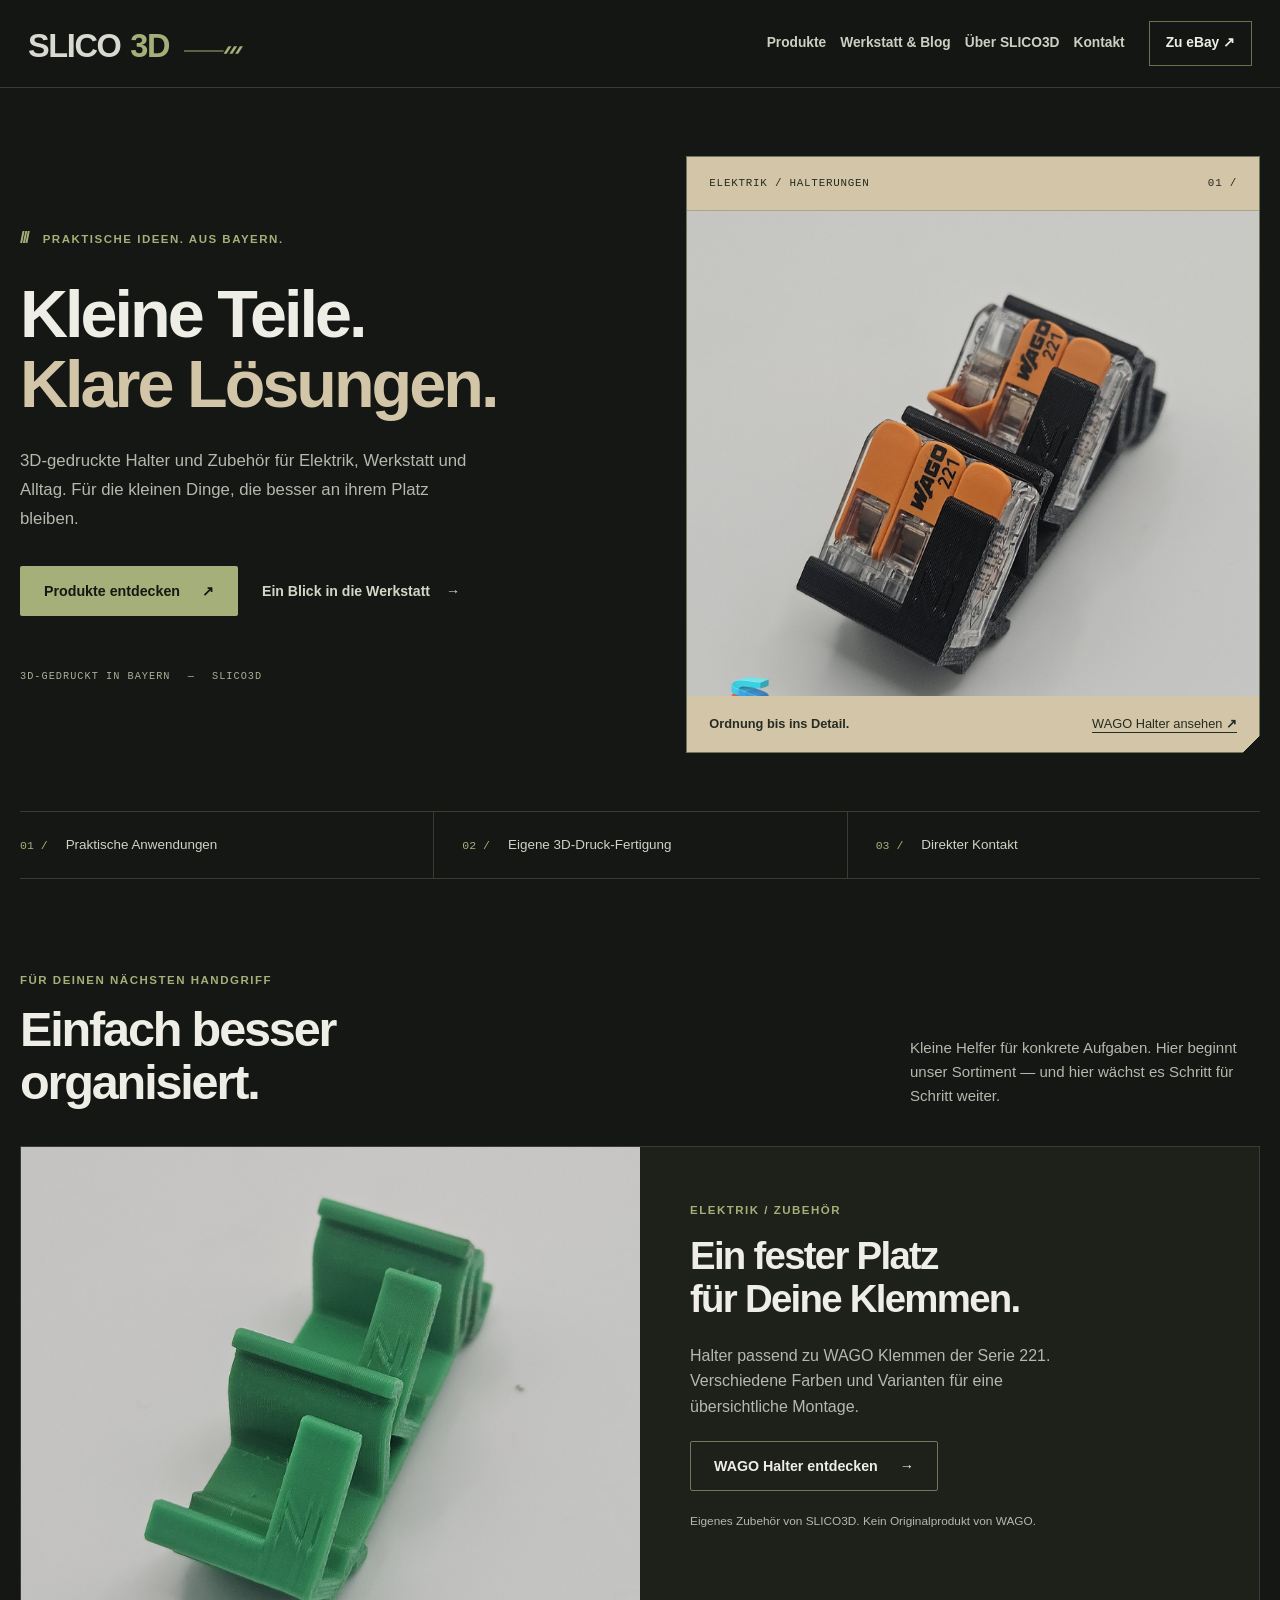
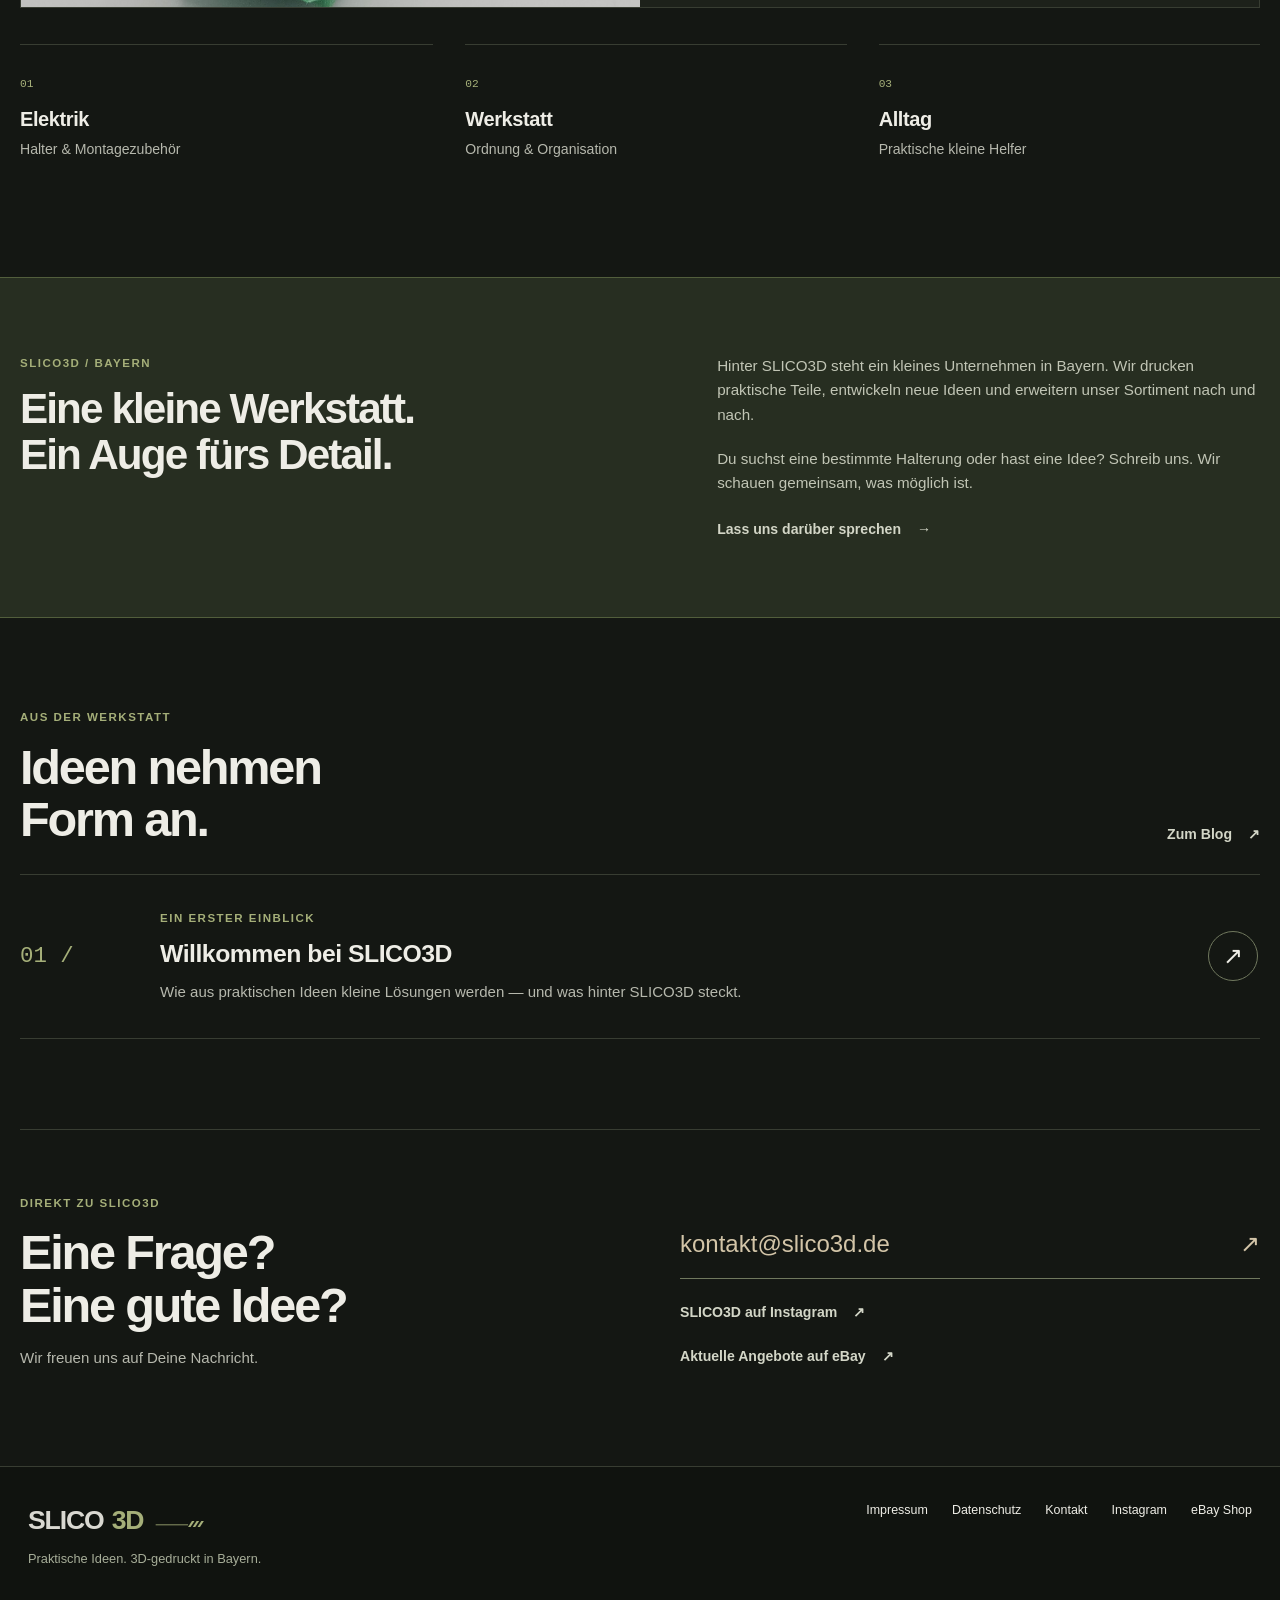
==== commit b9e5cca3: "Refresh SLICO3D website with graphite, olive and sand design" ====
--- a/index.html
+++ b/index.html
@@ -1,207 +1,56 @@
 <!doctype html>
 <html lang="de">
-  <head>
-    <meta charset="utf-8">
-    <meta name="viewport" content="width=device-width, initial-scale=1">
-    <meta
-      name="description"
-      content="SLICO3D entwickelt praktische 3D-Lösungen für Elektrik, Netzwerk, Skadis-Systeme und Werkstattorganisation. Gedruckt in Bayern."
-    >
-    <title>SLICO3D | Praktische 3D-Lösungen aus Bayern</title>
-    <link rel="stylesheet" href="styles.css">
-    <link rel="stylesheet" href="hero-ebay.css">
-  </head>
-  <body>
-    <header class="site-header">
-      <a class="brand-link" href="#start" aria-label="SLICO3D Startseite">
-        <img src="assets/branding/Logotyp.png" alt="SLICO3D" class="brand-wordmark">
-      </a>
-
-      <button class="menu-toggle" type="button" aria-expanded="false" aria-controls="site-nav">
-        <span class="sr-only">Navigation öffnen</span>
-        <span aria-hidden="true"></span>
-        <span aria-hidden="true"></span>
-        <span aria-hidden="true"></span>
-      </button>
-
-      <nav class="site-nav" id="site-nav" aria-label="Hauptnavigation">
-        <a href="#start">Start</a>
-        <a href="#produkte">Produkte</a>
-        <a href="blog/index.html">Blog</a>
-        <a href="#kontakt">Kontakt</a>
-        <a class="nav-button" href="https://www.ebay.de/usr/slico3d">eBay Shop</a>
-      </nav>
-    </header>
-
-    <main id="start">
-      <section class="hero section-shell" aria-labelledby="hero-title">
-        <div class="hero-copy">
-          <p class="eyebrow">Entwickelt, getestet und 3D-gedruckt in Bayern</p>
-          <img src="assets/branding/Logo z Nazwa.png" alt="SLICO3D" class="hero-mark">
-          <h1 id="hero-title">Praktische 3D-Lösungen. Durchdacht. Robust. Made in Bayern.</h1>
-          <p class="hero-subtitle">
-            Elektrozubehör, Skadis-Systeme, Netzwerkhalterungen und individuelle Projekte.
-          </p>
-          <div class="hero-actions">
-            <a class="button primary" href="https://www.ebay.de/usr/slico3d">Zum eBay Shop</a>
-            <a class="button secondary" href="#aktuelles">Aktuelles ansehen</a>
-          </div>
-        </div>
-
-        <div class="hero-panel ebay-shop-card" aria-label="SLICO3D eBay Shop">
-          <div class="shop-card-header">
-            <div>
-              <p class="shop-kicker">eBay Shop</p>
-              <h2>eBay Shop</h2>
-              <p>Direkt zu unseren aktuellen Produkten</p>
-            </div>
-            <span class="shop-live-badge">Live</span>
-          </div>
-
-          <div class="qr-shell">
-            <img src="assets/qr/ebay-shop-qr.png" alt="QR-Code zum SLICO3D eBay Shop">
-          </div>
-
-          <p class="qr-copy">Scanne den QR-Code oder besuche unseren eBay Shop.</p>
-          <a class="button primary shop-button" href="https://www.ebay.de/usr/slico3d">Zum eBay Shop</a>
-        </div>
-      </section>
-
-      <section class="trust-bar section-shell" aria-label="SLICO3D Vertrauensmerkmale">
-        <div class="trust-item">
-          <span aria-hidden="true">✓</span>
-          <strong>Entwickelt in Bayern</strong>
-        </div>
-        <div class="trust-item">
-          <span aria-hidden="true">✓</span>
-          <strong>Eigene Fertigung</strong>
-        </div>
-        <div class="trust-item">
-          <span aria-hidden="true">✓</span>
-          <strong>Schneller Versand</strong>
-        </div>
-        <div class="trust-item">
-          <span aria-hidden="true">✓</span>
-          <strong>Direkter Kontakt</strong>
-        </div>
-      </section>
-
-      <section class="content-section section-shell" id="aktuelles" aria-labelledby="news-title">
-        <div class="section-heading">
-          <p class="eyebrow">Neuigkeiten</p>
-          <h2 id="news-title">Aktuelles bei SLICO3D</h2>
-        </div>
-
-        <article class="featured-article linked-card">
-          <a class="card-cover-link" href="blog/willkommen-bei-slico3d.html" aria-label="Willkommen bei SLICO3D lesen"></a>
-          <div class="article-visual article-image">
-            <span class="article-chip">Blog</span>
-            <img src="assets/blog/willkommen/hero.png" alt="SLICO3D Willkommensbild">
-          </div>
-          <div class="article-content">
-            <p class="meta">Willkommen</p>
-            <h3>Willkommen bei SLICO3D</h3>
-            <p>
-              Wir bauen praktische 3D-Lösungen für Elektrik, Netzwerk und Werkstatt,
-              entwickelt und gedruckt in Bayern.
-            </p>
-            <a class="button secondary compact card-action" href="blog/willkommen-bei-slico3d.html">Mehr lesen</a>
-          </div>
-        </article>
-      </section>
-
-      <section class="content-section section-shell" id="produkte" aria-labelledby="products-title">
-        <div class="section-heading split-heading">
-          <div>
-            <p class="eyebrow">Produktkatalog</p>
-            <h2 id="products-title">Beliebte Lösungen</h2>
-          </div>
-          <a class="button secondary compact" href="https://www.ebay.de/usr/slico3d">Alle Produkte auf eBay ansehen</a>
-        </div>
-
-        <div class="product-grid">
-          <article class="product-card">
-            <div class="product-visual wago" aria-hidden="true">
-              <span></span>
-              <span></span>
-              <span></span>
-            </div>
-            <h3>WAGO Halter</h3>
-            <p>Saubere Befestigung und klare Ordnung für elektrische Installationen.</p>
-            <a class="text-link" href="https://www.ebay.de/usr/slico3d">Auf eBay ansehen</a>
-          </article>
-
-          <article class="product-card">
-            <div class="product-visual skadis" aria-hidden="true">
-              <span></span>
-              <span></span>
-              <span></span>
-            </div>
-            <h3>Skadis Zubehör</h3>
-            <p>Praktische Halter und Module für strukturierte Werkstattflächen.</p>
-            <a class="text-link" href="https://www.ebay.de/usr/slico3d">Auf eBay ansehen</a>
-          </article>
-
-          <article class="product-card">
-            <div class="product-visual network" aria-hidden="true">
-              <span></span>
-              <span></span>
-              <span></span>
-            </div>
-            <h3>Netzwerk Halter</h3>
-            <p>Durchdachte Mounts für Technik, Kabelwege und kleine Netzwerk-Setups.</p>
-            <a class="text-link" href="https://www.ebay.de/usr/slico3d">Auf eBay ansehen</a>
-          </article>
-        </div>
-      </section>
-
-      <section class="bavaria-section" aria-labelledby="bavaria-title">
-        <div class="section-shell bavaria-inner">
-          <div>
-            <p class="eyebrow">Made in Bavaria</p>
-            <h2 id="bavaria-title">Entwickelt und 3D-gedruckt in Bayern.</h2>
-            <p>
-              Keine anonyme Massenware. SLICO3D entwickelt praktische Lösungen für den
-              Alltag, die Werkstatt und technische Anwendungen.
-            </p>
-          </div>
-          <div class="bavaria-placeholder" aria-label="Platzhalter für zukünftige SLICO3D Branding-Grafik">
-            <img src="assets/branding/Logo.png" alt="" aria-hidden="true">
-            <span>Branding Grafik</span>
-            <p>Platz für offizielle SLICO3D Made-in-Bayern Visuals</p>
-          </div>
-        </div>
-      </section>
-
-      <section class="contact-section section-shell" id="kontakt" aria-labelledby="contact-title">
-        <div>
-          <p class="eyebrow">Kontakt</p>
-          <h2 id="contact-title">Fragen oder eine Idee?</h2>
-          <p>
-            Schreib uns einfach. Ob Produktfrage, Sonderanfertigung oder Projektidee -
-            wir melden uns.
-          </p>
-        </div>
-        <div class="contact-actions">
-          <a class="button primary" href="mailto:kontakt@slico3d.de">kontakt@slico3d.de</a>
-          <a class="button secondary" href="https://www.ebay.de/usr/slico3d">eBay Shop</a>
-          <a class="button secondary" href="https://www.instagram.com/slico3d/">Instagram</a>
-        </div>
-      </section>
-    </main>
-
-    <footer class="site-footer">
-      <div>
-        <img src="assets/branding/Logotyp.png" alt="SLICO3D" class="footer-logo">
-        <p>Praktische 3D-Lösungen. Durchdacht. Robust. Made in Bayern.</p>
+<head>
+  <meta charset="utf-8">
+  <meta name="viewport" content="width=device-width, initial-scale=1">
+  <meta name="description" content="Praktische 3D-gedruckte Halter und Zubehör für Elektrik, Werkstatt und Alltag. Entdecke SLICO3D aus Bayern.">
+  <title>SLICO3D | Praktische 3D-Lösungen aus Bayern</title>
+  <link rel="stylesheet" href="styles.css">
+  <link rel="stylesheet" href="field-theme.css">
+</head>
+<body class="field-home">
+  <a class="skip-link" href="#inhalt">Zum Inhalt springen</a>
+  <header class="site-header">
+    <a class="brand-link" href="#start" aria-label="SLICO3D Startseite"><img src="assets/branding/Logotyp-field.svg" alt="SLICO3D" class="brand-wordmark" width="220" height="44"></a>
+    <button class="menu-toggle" type="button" aria-expanded="false" aria-controls="site-nav"><span class="sr-only">Navigation öffnen</span><span aria-hidden="true"></span><span aria-hidden="true"></span><span aria-hidden="true"></span></button>
+    <nav class="site-nav" id="site-nav" aria-label="Hauptnavigation"><a href="#produkte">Produkte</a><a href="blog/">Werkstatt &amp; Blog</a><a href="#ueber-uns">Über SLICO3D</a><a href="#kontakt">Kontakt</a><a class="nav-button" href="https://www.ebay.de/usr/slico3d">Zu eBay <span aria-hidden="true">↗</span></a></nav>
+  </header>
+  <main id="inhalt">
+    <section class="field-hero section-shell" id="start" aria-labelledby="hero-title">
+      <div class="field-hero-copy">
+        <p class="eyebrow"><span class="field-slashes" aria-hidden="true">///</span> Praktische Ideen. Aus Bayern.</p>
+        <h1 id="hero-title">Kleine Teile.<br><span>Klare Lösungen.</span></h1>
+        <p class="field-lead">3D-gedruckte Halter und Zubehör für Elektrik, Werkstatt und Alltag. Für die kleinen Dinge, die besser an ihrem Platz bleiben.</p>
+        <div class="hero-actions"><a class="button primary" href="#produkte">Produkte entdecken <span aria-hidden="true">↗</span></a><a class="field-plain-link" href="blog/">Ein Blick in die Werkstatt <span aria-hidden="true">→</span></a></div>
+        <p class="field-origin">3D-GEDRUCKT IN BAYERN <span aria-hidden="true">—</span> SLICO3D</p>
       </div>
-      <nav aria-label="Footer Navigation">
-        <a href="https://www.ebay.de/usr/slico3d">eBay Store</a>
-        <a href="https://www.instagram.com/slico3d/">Instagram</a>
-        <a href="mailto:kontakt@slico3d.de">Contact</a>
-      </nav>
-    </footer>
-
-    <script src="script.js"></script>
-  </body>
+      <figure class="field-hero-media">
+        <div class="field-photo-heading"><span>Elektrik / Halterungen</span><span aria-hidden="true">01 /</span></div>
+        <img src="assets/products/wago-krasnal/hero-with-wago/black.jpg" alt="Schwarzer 3D-gedruckter Halter mit eingesetzten WAGO 221-413 Klemmen" width="1600" height="1600" fetchpriority="high">
+        <figcaption><span>Ordnung bis ins Detail.</span><a href="products/wago-krasnal/">WAGO Halter ansehen <span aria-hidden="true">↗</span></a></figcaption>
+      </figure>
+    </section>
+    <div class="field-principles section-shell" aria-label="SLICO3D auf einen Blick"><p><span aria-hidden="true">01 /</span> Praktische Anwendungen</p><p><span aria-hidden="true">02 /</span> Eigene 3D-Druck-Fertigung</p><p><span aria-hidden="true">03 /</span> Direkter Kontakt</p></div>
+    <section class="field-products section-shell" id="produkte" aria-labelledby="products-title">
+      <div class="section-heading split-heading"><div><p class="eyebrow">Für Deinen nächsten Handgriff</p><h2 id="products-title">Einfach besser<br>organisiert.</h2></div><p class="field-section-intro">Kleine Helfer für konkrete Aufgaben. Hier beginnt unser Sortiment — und hier wächst es Schritt für Schritt weiter.</p></div>
+      <article class="field-product-feature">
+        <a class="field-product-photo" href="products/wago-krasnal/" aria-label="WAGO Halter entdecken"><img src="assets/products/wago-krasnal/hero-without-wago/green.jpg" alt="Grüner SLICO3D Halter ohne eingesetzte Klemmen" width="1600" height="1600" loading="lazy"></a>
+        <div class="field-product-copy"><p class="eyebrow">Elektrik / Zubehör</p><h3>Ein fester Platz<br>für Deine Klemmen.</h3><p>Halter passend zu WAGO Klemmen der Serie 221. Verschiedene Farben und Varianten für eine übersichtliche Montage.</p><a class="button secondary" href="products/wago-krasnal/">WAGO Halter entdecken <span aria-hidden="true">→</span></a><p class="field-small-note">Eigenes Zubehör von SLICO3D. Kein Originalprodukt von WAGO.</p></div>
+      </article>
+      <div class="field-category-list" aria-label="Unsere Themen"><div><span aria-hidden="true">01</span><h3>Elektrik</h3><p>Halter &amp; Montagezubehör</p></div><div><span aria-hidden="true">02</span><h3>Werkstatt</h3><p>Ordnung &amp; Organisation</p></div><div><span aria-hidden="true">03</span><h3>Alltag</h3><p>Praktische kleine Helfer</p></div></div>
+    </section>
+    <section class="field-about" id="ueber-uns" aria-labelledby="about-title">
+      <div class="section-shell field-about-inner"><div><p class="eyebrow">SLICO3D / Bayern</p><h2 id="about-title">Eine kleine Werkstatt.<br>Ein Auge fürs Detail.</h2></div><div><p>Hinter SLICO3D steht ein kleines Unternehmen in Bayern. Wir drucken praktische Teile, entwickeln neue Ideen und erweitern unser Sortiment nach und nach.</p><p>Du suchst eine bestimmte Halterung oder hast eine Idee? Schreib uns. Wir schauen gemeinsam, was möglich ist.</p><a class="field-plain-link" href="#kontakt">Lass uns darüber sprechen <span aria-hidden="true">→</span></a></div></div>
+    </section>
+    <section class="field-journal section-shell" id="aktuelles" aria-labelledby="news-title">
+      <div class="section-heading split-heading"><div><p class="eyebrow">Aus der Werkstatt</p><h2 id="news-title">Ideen nehmen<br>Form an.</h2></div><a class="field-plain-link" href="blog/">Zum Blog <span aria-hidden="true">↗</span></a></div>
+      <article class="field-journal-entry"><div class="field-journal-number" aria-hidden="true">01 /</div><div><p class="eyebrow">Ein erster Einblick</p><h3><a href="blog/willkommen-bei-slico3d.html">Willkommen bei SLICO3D</a></h3><p>Wie aus praktischen Ideen kleine Lösungen werden — und was hinter SLICO3D steckt.</p></div><a class="field-round-link" href="blog/willkommen-bei-slico3d.html" aria-label="Willkommen bei SLICO3D lesen">↗</a></article>
+    </section>
+    <section class="field-contact section-shell" id="kontakt" aria-labelledby="contact-title">
+      <div><p class="eyebrow">Direkt zu SLICO3D</p><h2 id="contact-title">Eine Frage?<br>Eine gute Idee?</h2><p>Wir freuen uns auf Deine Nachricht.</p></div><div class="field-contact-links"><a class="field-email" href="mailto:kontakt@slico3d.de">kontakt@slico3d.de <span aria-hidden="true">↗</span></a><a class="field-plain-link" href="https://www.instagram.com/slico.3d/">SLICO3D auf Instagram <span aria-hidden="true">↗</span></a><a class="field-plain-link" href="https://www.ebay.de/usr/slico3d">Aktuelle Angebote auf eBay <span aria-hidden="true">↗</span></a></div>
+    </section>
+  </main>
+  <footer class="site-footer"><div><img src="assets/branding/Logotyp-field.svg" alt="SLICO3D" class="footer-logo" width="180" height="36"><p>Praktische Ideen. 3D-gedruckt in Bayern.</p></div><nav aria-label="Footer Navigation"><a href="impressum.html">Impressum</a><a href="datenschutz.html">Datenschutz</a><a href="#kontakt">Kontakt</a><a href="https://www.instagram.com/slico.3d/">Instagram</a></nav></footer>
+  <script src="script.js"></script>
+</body>
 </html>
--- a/field-theme.css
+++ b/field-theme.css
@@ -0,0 +1,131 @@
+/* SLICO3D / olive design proposal. Existing photos keep their real colors. */
+:root {
+  color-scheme: dark;
+  --olive: #a5af79; --sand: #d3c5a8;
+  --cyan: var(--olive); --green: var(--olive); --amber: var(--sand);
+  --ink: #eeede6; --muted: #b6b8ad; --line: #383d32;
+  --surface: #141713; --surface-raised: #1d211a; --surface-soft: #272e21;
+  --shadow: none; --radius: 3px; --max: 1240px;
+}
+body { background: var(--surface); font-family: Arial, Helvetica, sans-serif; }
+::selection { background: var(--olive); color: #141713; }
+html { scroll-padding-top: 100px; }
+a, button { -webkit-tap-highlight-color: transparent; }
+a:focus-visible, button:focus-visible, summary:focus-visible, .button:focus-visible, .text-link:focus-visible, .site-nav a:focus-visible { outline: 2px solid var(--sand); outline-offset: 5px; }
+.skip-link { position: fixed; top: -100px; left: 20px; z-index: 100; padding: 12px 18px; background: var(--sand); color: #141713; }
+.skip-link:focus { top: 12px; }
+.site-header { min-height: 88px; padding: 16px max(28px, calc((100vw - 1240px) / 2)); background: #141713f2; border-color: var(--line); backdrop-filter: blur(12px); }
+.brand-wordmark { width: 220px; padding: 0; background: transparent; border-radius: 0; }
+.footer-logo { width: 180px; padding: 0; background: transparent; border-radius: 0; }
+.site-nav { color: #cccfc1; font-size: .86rem; gap: 14px; }
+.site-nav a { padding: 9px 0; border-radius: 0; }
+.site-nav a:hover { background: transparent; color: var(--olive); }
+.site-nav .nav-button { padding: 10px 16px; margin-left: 10px; color: var(--ink); border: 1px solid #66734b; background: transparent; box-shadow: none; }
+.site-nav .nav-button:hover { color: #141713; background: var(--olive); }
+.eyebrow, .meta { color: var(--olive); font-size: .72rem; font-weight: 700; letter-spacing: .13em; }
+h1, h2, h3 { letter-spacing: -.045em; }
+h2 { font-size: clamp(2rem, 3.8vw, 3.5rem); line-height: 1.08; }
+.button { gap: 22px; min-height: 50px; padding: 15px 23px; font-size: .89rem; font-weight: 700; box-shadow: none; border-radius: 2px; transition: background .15s, border-color .15s; }
+.button.primary { background: var(--olive); color: #141713; box-shadow: none; }
+.button.primary:hover { background: #bdc69a; }
+.button.secondary { color: var(--ink); background: transparent; border-color: #70785e; }
+.button.secondary:hover { background: #303728; }
+.button:hover, .button:focus-visible { transform: none; }
+.field-plain-link { display: inline-flex; align-items: center; gap: 16px; color: #d3d6c7; font-size: .88rem; font-weight: 600; }
+.field-plain-link:hover { color: var(--olive); }
+.field-slashes { color: var(--olive); font-size: 1.05rem; letter-spacing: -.12em; margin-right: 10px; }
+.field-hero { display: grid; grid-template-columns: 1.05fr 1fr; align-items: center; gap: 64px; padding: 68px 0 58px; }
+.field-hero-copy h1 { font-size: clamp(3.15rem, 5.2vw, 5.1rem); line-height: 1.05; font-weight: 700; }
+.field-hero-copy h1 span { color: var(--sand); }
+.field-hero-copy .eyebrow { margin-bottom: 28px; }
+.field-lead { color: var(--muted); max-width: 450px; margin: 26px 0 0; font-size: 1.05rem; line-height: 1.75; }
+.field-hero .hero-actions { gap: 24px; align-items: center; margin-top: 32px; }
+.field-origin { margin: 52px 0 0; font-family: ui-monospace, monospace; font-size: .64rem; letter-spacing: .1em; color: #a8af98; }
+.field-origin span { padding-inline: 10px; }
+.field-hero-media { position: relative; margin: 0; background: var(--sand); color: #262c21; border: 1px solid #70765b; }
+.field-photo-heading { display: flex; justify-content: space-between; padding: 18px 22px; font-family: ui-monospace, monospace; text-transform: uppercase; font-size: .68rem; letter-spacing: .07em; border-bottom: 1px solid #41483444; }
+.field-hero-media > img { width: 100%; height: auto; aspect-ratio: 1.18; object-fit: cover; object-position: center 48%; }
+.field-hero-media figcaption { display: flex; justify-content: space-between; gap: 20px; padding: 18px 22px; font-size: .8rem; }
+.field-hero-media figcaption span { font-weight: 700; }
+.field-hero-media figcaption a { text-decoration: underline; text-underline-offset: 4px; }
+.field-hero-media::after { content: ''; position: absolute; right: -1px; bottom: -1px; width: 18px; height: 18px; background: linear-gradient(135deg, transparent 50%, var(--surface) 51%); pointer-events: none; }
+.field-principles { display: grid; grid-template-columns: repeat(3, 1fr); border-block: 1px solid var(--line); }
+.field-principles p { display: flex; align-items: center; gap: 18px; margin: 0; padding: 22px 0; color: #d0d2c6; font-size: .84rem; }
+.field-principles p + p { padding-left: 28px; border-left: 1px solid var(--line); }
+.field-principles span { color: var(--olive); font: .72rem ui-monospace, monospace; }
+.field-products { padding-block: 92px; }
+.field-products .section-heading { margin-bottom: 38px; }
+.field-section-intro { max-width: 350px; color: var(--muted); margin: 0; font-size: .94rem; }
+.field-product-feature { display: grid; grid-template-columns: 1fr 1fr; align-items: center; background: var(--surface-raised); border: 1px solid var(--line); }
+.field-product-photo { overflow: hidden; background: #bec1b4; }
+.field-product-photo img { width: 100%; height: auto; max-height: 460px; aspect-ratio: 1.28; object-fit: cover; }
+.field-product-copy { padding: 44px 50px; }
+.field-product-copy h3 { font-size: clamp(1.85rem, 3vw, 2.7rem); line-height: 1.13; }
+.field-product-copy > p:not(.eyebrow) { max-width: 400px; color: var(--muted); margin-block: 22px; }
+.field-product-copy .field-small-note { font-size: .74rem; line-height: 1.5; margin-bottom: 0; }
+.field-category-list { display: grid; grid-template-columns: repeat(3, 1fr); margin-top: 36px; }
+.field-category-list > div { padding-block: 24px; border-top: 1px solid var(--line); }
+.field-category-list > div + div { margin-left: 32px; }
+.field-category-list span { font: .7rem ui-monospace, monospace; color: var(--olive); }
+.field-category-list h3 { font-size: 1.25rem; margin-top: 14px; letter-spacing: -.02em; }
+.field-category-list p { margin: 8px 0 0; color: var(--muted); font-size: .88rem; }
+.field-about { border-block: 1px solid #525e3c; background: #272e21; }
+.field-about-inner { display: grid; grid-template-columns: 1.1fr 1fr; gap: 100px; padding-block: 76px; }
+.field-about-inner h2 { font-size: clamp(2rem, 3.3vw, 3.1rem); }
+.field-about-inner p:not(.eyebrow) { color: #c1c5b5; font-size: .95rem; margin: 0 0 20px; }
+.field-journal { padding-block: 90px; }
+.field-journal-entry { display: grid; grid-template-columns: 110px 1fr 52px; align-items: center; gap: 30px; border-block: 1px solid var(--line); padding: 34px 0; }
+.field-journal-number { font: 1.4rem ui-monospace, monospace; color: var(--olive); }
+.field-journal-entry h3 { font-size: 1.55rem; letter-spacing: -.02em; }
+.field-journal-entry h3 a:hover { color: var(--olive); }
+.field-journal-entry p:not(.eyebrow) { margin: 12px 0 0; color: var(--muted); font-size: .94rem; }
+.field-round-link { width: 50px; height: 50px; display: grid; place-items: center; border: 1px solid #70785e; border-radius: 50%; font-size: 1.5rem; }
+.field-round-link:hover { color: #141713; background: var(--olive); }
+.field-contact { display: grid; grid-template-columns: 1fr 1fr; align-items: center; gap: 80px; padding: 64px 0 80px; border-top: 1px solid var(--line); }
+.field-contact p:not(.eyebrow) { color: var(--muted); font-size: .94rem; }
+.field-contact-links { display: flex; flex-direction: column; align-items: flex-start; gap: 22px; }
+.field-email { display: flex; justify-content: space-between; align-items: center; gap: 20px; font-size: clamp(1rem, 2vw, 1.5rem); padding-block: 14px; border-bottom: 1px solid #70785e; width: 100%; color: var(--sand); }
+.field-email:hover { color: var(--olive); }
+.site-footer { padding: 34px max(28px, calc((100vw - 1240px) / 2)); background: #10130f; }
+.site-footer p { color: #a7ae99; font-size: .8rem; }
+.site-footer nav { font-size: .78rem; font-weight: 500; gap: 24px; }
+.site-footer nav a:hover { color: var(--olive); }
+/* Existing subpages share the proposal's palette without changing their content. */
+.hero-mark, .bavaria-placeholder img { filter: none; }
+.text-link { color: var(--olive); }
+.article-chip, .trust-item span { background: var(--olive); color: #141713; border-radius: 2px; }
+.bavaria-section { background: #272e21; }
+.bavaria-placeholder { background: var(--surface-raised); }
+.product-feature-list li::before { color: var(--olive); }
+.variant-card-linked:hover { box-shadow: none; }
+@media (max-width: 1100px) and (min-width: 901px) {
+  .site-nav { gap: 10px; font-size: .78rem; } .brand-wordmark { width: 180px; } .field-hero { gap: 32px; }
+}
+@media (max-width: 900px) {
+  .site-header { min-height: 76px; padding: 14px 24px; } .brand-wordmark { width: 200px; }
+  .site-nav { inset: 84px 20px auto; gap: 10px; padding: 22px; visibility: hidden; } .site-nav.is-open { visibility: visible; }
+  .site-nav a { padding: 10px; } .site-nav .nav-button { margin-left: 0; }
+  .field-hero { gap: 28px; padding-block: 48px; } .field-hero-copy h1 { font-size: clamp(2.8rem, 6vw, 4rem); }
+  .field-hero .hero-actions { gap: 18px; } .field-origin { margin-top: 32px; }
+  .field-principles p { font-size: .74rem; gap: 10px; } .field-principles p + p { padding-left: 15px; }
+  .field-products, .field-journal { padding-block: 60px; } .field-product-copy { padding: 28px; }
+  .field-about-inner { gap: 36px; padding-block: 52px; } .field-contact { gap: 32px; }
+  .field-journal .split-heading { flex-direction: row; align-items: end; }
+}
+@media (max-width: 700px) {
+  .section-shell { width: calc(100% - 40px); }
+  .field-hero, .field-product-feature, .field-about-inner, .field-contact { grid-template-columns: 1fr; }
+  .field-hero { gap: 38px; } .field-hero-copy h1 { font-size: clamp(2.7rem, 10vw, 4rem); max-width: none; }
+  .field-hero-copy .eyebrow { font-size: .62rem; margin-bottom: 22px; } .field-lead { font-size: .99rem; }
+  .field-hero .hero-actions { flex-direction: column; align-items: flex-start; } .field-hero .button, .field-product-copy .button { width: auto; }
+  .field-origin { font-size: .59rem; } .field-principles { grid-template-columns: 1fr; }
+  .field-principles p { padding: 14px 0; font-size: .8rem; } .field-principles p + p { padding-left: 0; border-left: 0; border-top: 1px solid var(--line); }
+  .field-photo-heading, .field-hero-media figcaption { padding: 14px 16px; } .field-hero-media figcaption { font-size: .7rem; gap: 12px; }
+  .field-product-copy { padding: 30px 24px; } .field-category-list { gap: 16px; } .field-category-list > div + div { margin-left: 0; }
+  .field-category-list h3 { font-size: 1rem; } .field-category-list p { font-size: .75rem; } .field-about-inner { gap: 26px; }
+  .field-journal-entry { grid-template-columns: 1fr 42px; gap: 16px; } .field-journal-number { display: none; }
+  .field-journal-entry h3 { font-size: 1.35rem; } .field-round-link { width: 40px; height: 40px; }
+  .field-journal .split-heading { flex-direction: column; align-items: start; } .field-contact { padding-block: 48px; gap: 24px; }
+  .site-footer { padding-inline: 20px; } .site-footer nav { gap: 18px; }
+}
+@media (prefers-reduced-motion: reduce) { html { scroll-behavior: auto; } *, *::before, *::after { transition: none !important; animation: none !important; } }
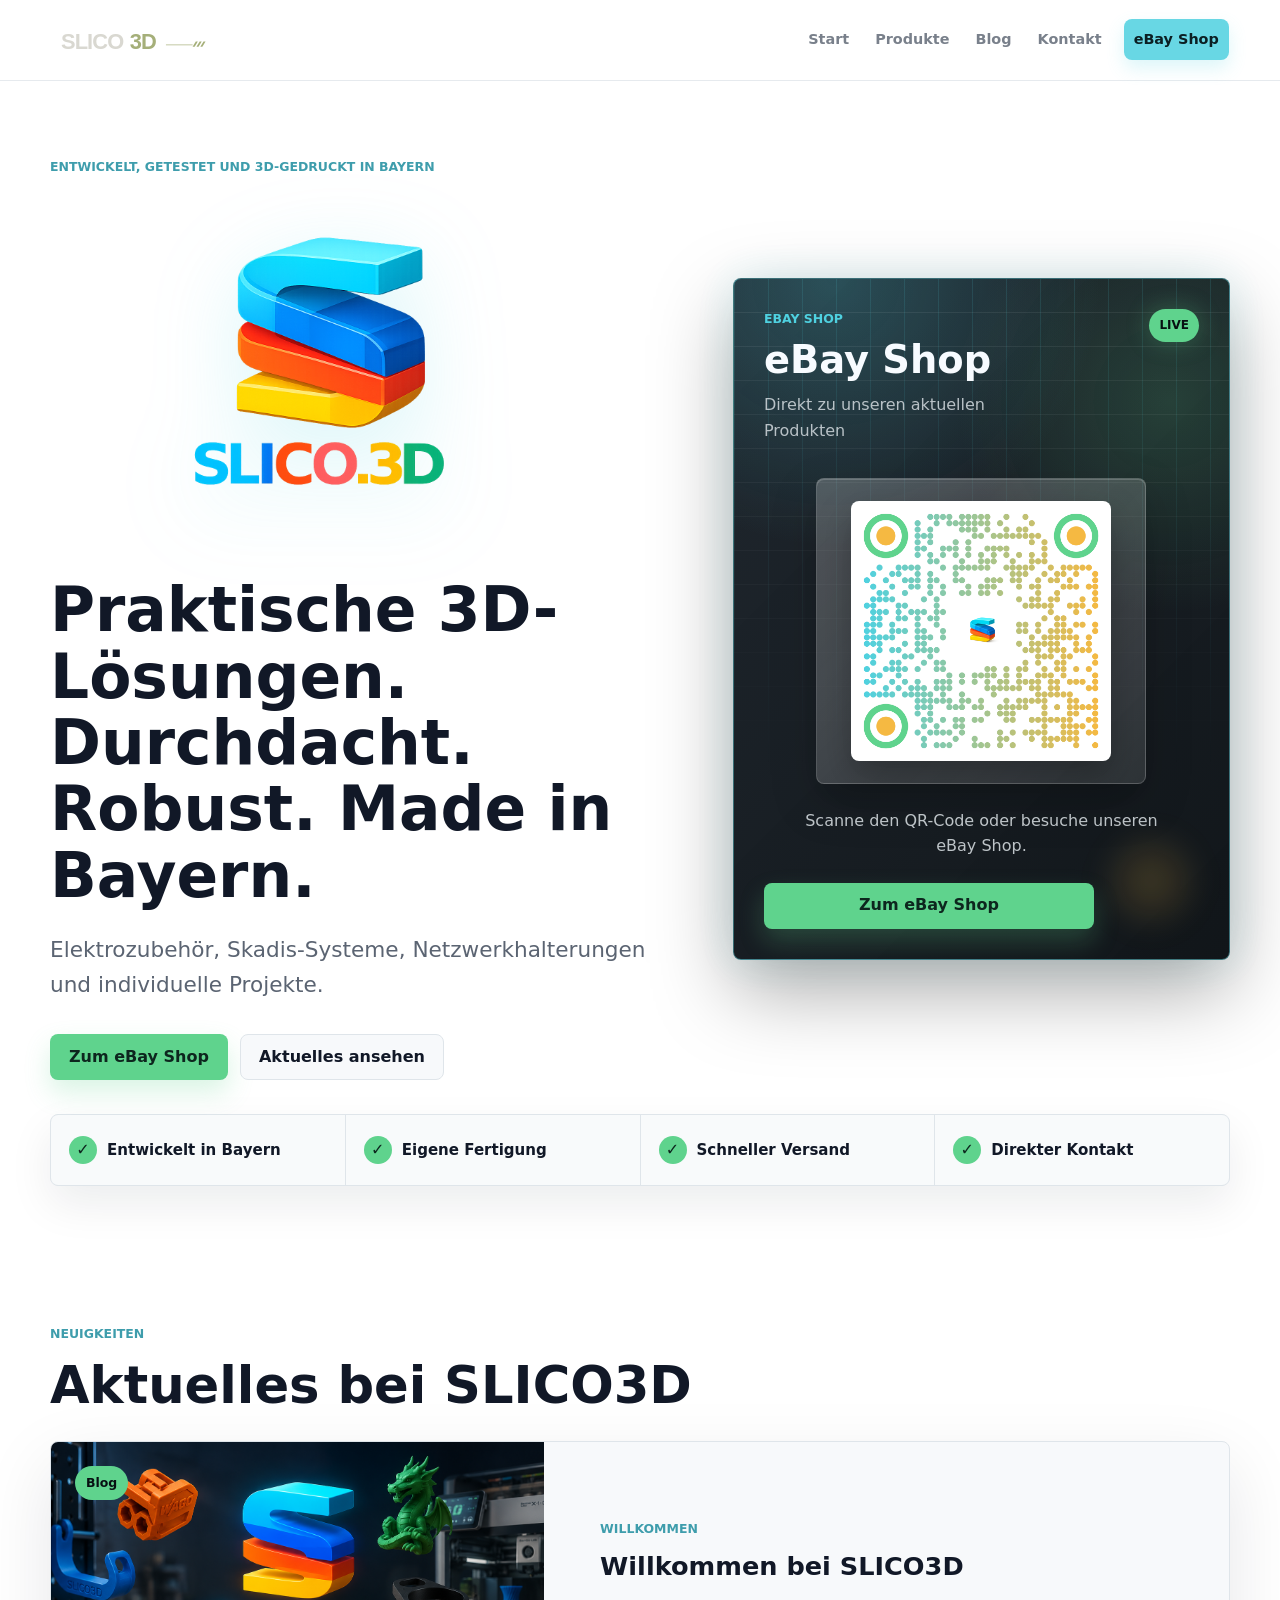
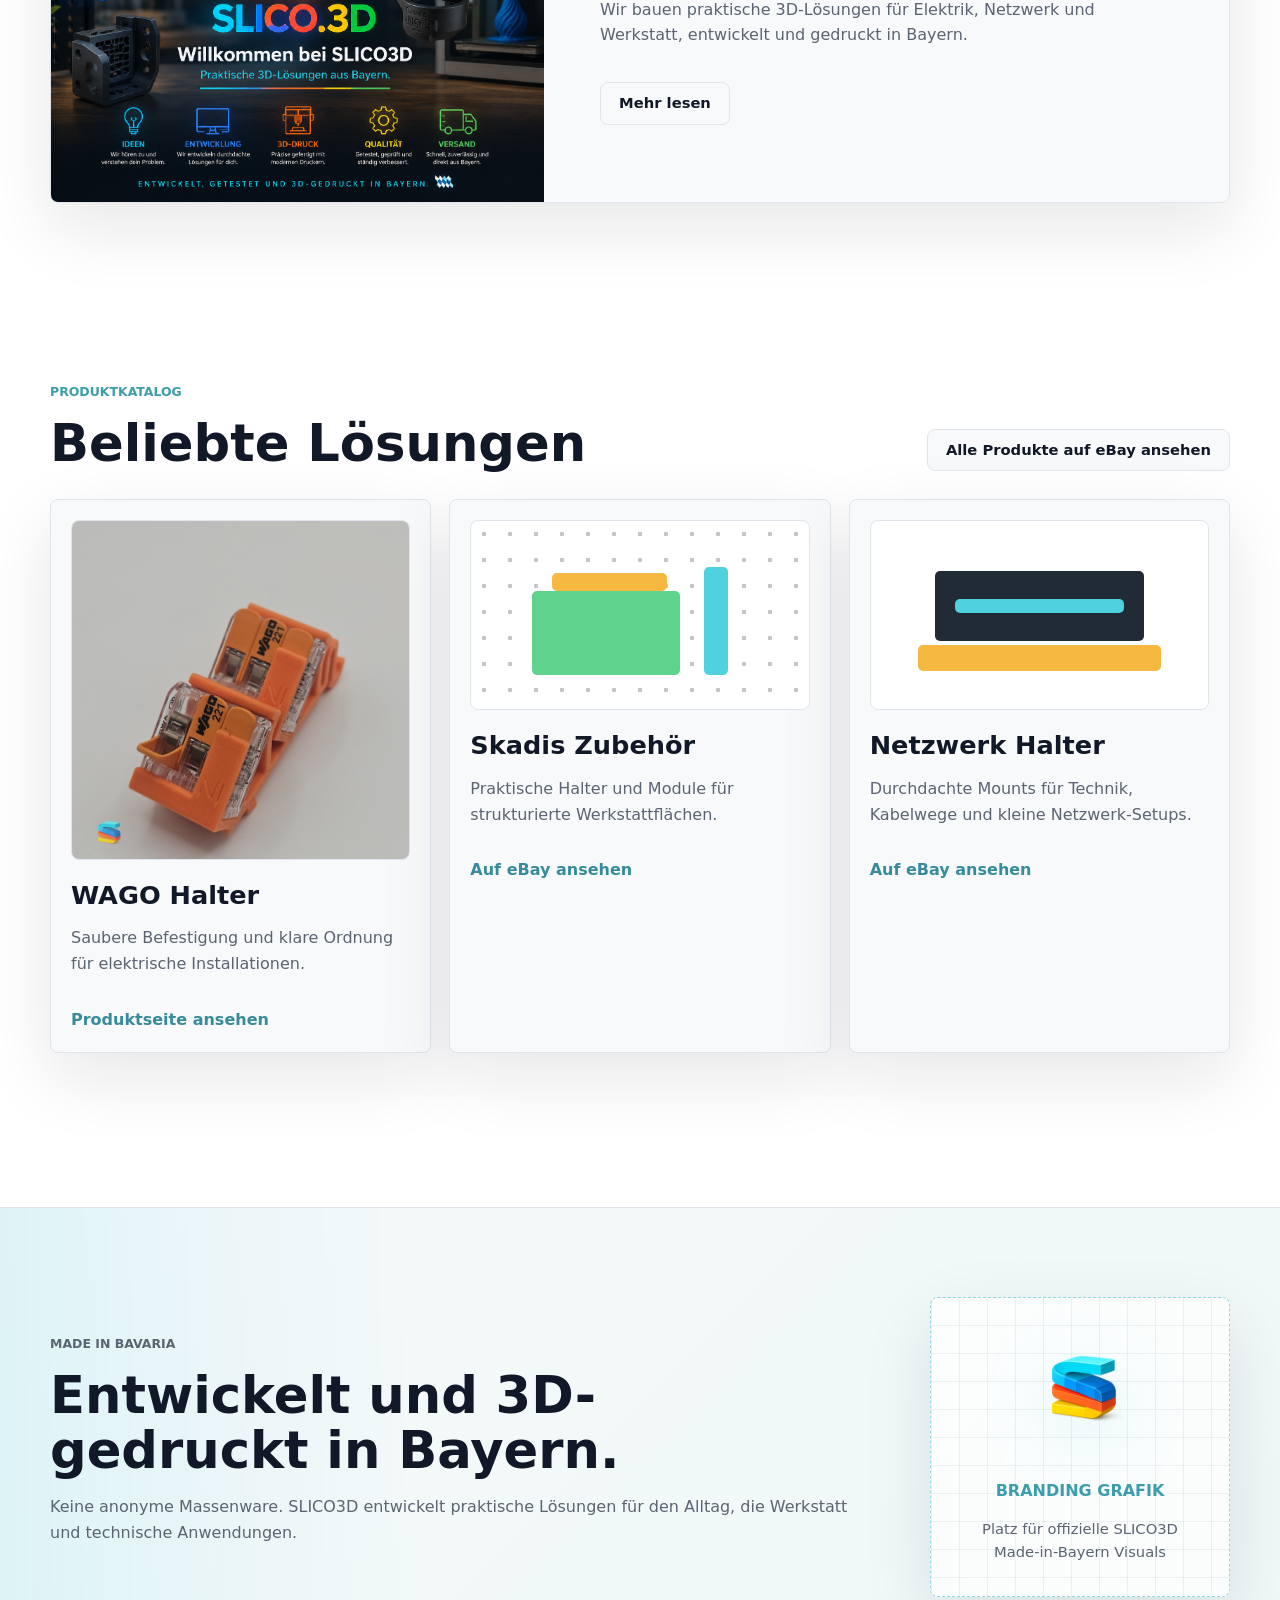
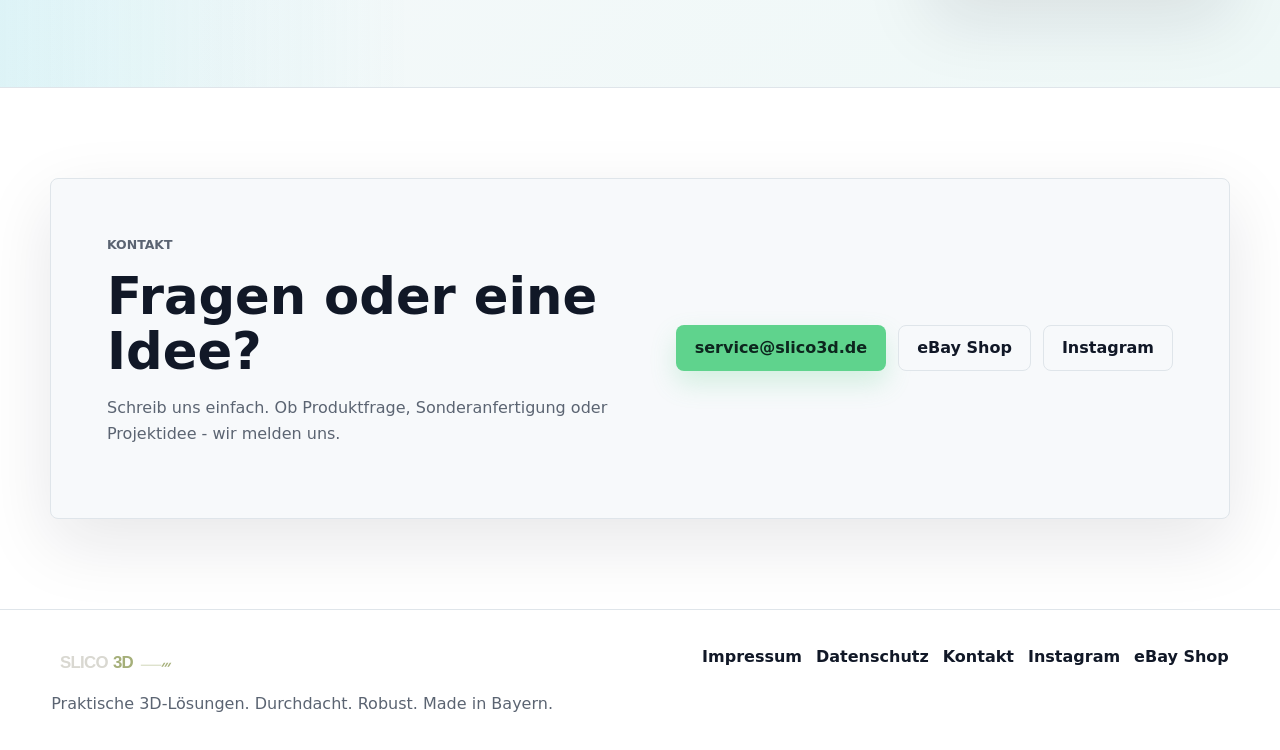
==== commit 08fa3611: "Update public contact email and hosting details after netcup migration" ====
--- a/index.html
+++ b/index.html
@@ -1,56 +1,207 @@
 <!doctype html>
 <html lang="de">
-<head>
-  <meta charset="utf-8">
-  <meta name="viewport" content="width=device-width, initial-scale=1">
-  <meta name="description" content="Praktische 3D-gedruckte Halter und Zubehör für Elektrik, Werkstatt und Alltag. Entdecke SLICO3D aus Bayern.">
-  <title>SLICO3D | Praktische 3D-Lösungen aus Bayern</title>
-  <link rel="stylesheet" href="styles.css">
-  <link rel="stylesheet" href="field-theme.css">
-</head>
-<body class="field-home">
-  <a class="skip-link" href="#inhalt">Zum Inhalt springen</a>
-  <header class="site-header">
-    <a class="brand-link" href="#start" aria-label="SLICO3D Startseite"><img src="assets/branding/Logotyp-field.svg" alt="SLICO3D" class="brand-wordmark" width="220" height="44"></a>
-    <button class="menu-toggle" type="button" aria-expanded="false" aria-controls="site-nav"><span class="sr-only">Navigation öffnen</span><span aria-hidden="true"></span><span aria-hidden="true"></span><span aria-hidden="true"></span></button>
-    <nav class="site-nav" id="site-nav" aria-label="Hauptnavigation"><a href="#produkte">Produkte</a><a href="blog/">Werkstatt &amp; Blog</a><a href="#ueber-uns">Über SLICO3D</a><a href="#kontakt">Kontakt</a><a class="nav-button" href="https://www.ebay.de/usr/slico3d">Zu eBay <span aria-hidden="true">↗</span></a></nav>
-  </header>
-  <main id="inhalt">
-    <section class="field-hero section-shell" id="start" aria-labelledby="hero-title">
-      <div class="field-hero-copy">
-        <p class="eyebrow"><span class="field-slashes" aria-hidden="true">///</span> Praktische Ideen. Aus Bayern.</p>
-        <h1 id="hero-title">Kleine Teile.<br><span>Klare Lösungen.</span></h1>
-        <p class="field-lead">3D-gedruckte Halter und Zubehör für Elektrik, Werkstatt und Alltag. Für die kleinen Dinge, die besser an ihrem Platz bleiben.</p>
-        <div class="hero-actions"><a class="button primary" href="#produkte">Produkte entdecken <span aria-hidden="true">↗</span></a><a class="field-plain-link" href="blog/">Ein Blick in die Werkstatt <span aria-hidden="true">→</span></a></div>
-        <p class="field-origin">3D-GEDRUCKT IN BAYERN <span aria-hidden="true">—</span> SLICO3D</p>
+  <head>
+    <meta charset="utf-8">
+    <meta name="viewport" content="width=device-width, initial-scale=1">
+    <meta
+      name="description"
+      content="SLICO3D entwickelt praktische 3D-Lösungen für Elektrik, Netzwerk, Skadis-Systeme und Werkstattorganisation. Gedruckt in Bayern."
+    >
+    <title>SLICO3D | Praktische 3D-Lösungen aus Bayern</title>
+    <link rel="stylesheet" href="styles.css">
+    <link rel="stylesheet" href="hero-ebay.css">
+  </head>
+  <body>
+    <header class="site-header">
+      <a class="brand-link" href="#start" aria-label="SLICO3D Startseite">
+        <img src="assets/branding/Logotyp.png" alt="SLICO3D" class="brand-wordmark">
+      </a>
+
+      <button class="menu-toggle" type="button" aria-expanded="false" aria-controls="site-nav">
+        <span class="sr-only">Navigation öffnen</span>
+        <span aria-hidden="true"></span>
+        <span aria-hidden="true"></span>
+        <span aria-hidden="true"></span>
+      </button>
+
+      <nav class="site-nav" id="site-nav" aria-label="Hauptnavigation">
+        <a href="#start">Start</a>
+        <a href="#produkte">Produkte</a>
+        <a href="blog/index.html">Blog</a>
+        <a href="#kontakt">Kontakt</a>
+        <a class="nav-button" href="https://www.ebay.de/usr/slico3d">eBay Shop</a>
+      </nav>
+    </header>
+
+    <main id="start">
+      <section class="hero section-shell" aria-labelledby="hero-title">
+        <div class="hero-copy">
+          <p class="eyebrow">Entwickelt, getestet und 3D-gedruckt in Bayern</p>
+          <img src="assets/branding/Logo z Nazwa.png" alt="SLICO3D" class="hero-mark">
+          <h1 id="hero-title">Praktische 3D-Lösungen. Durchdacht. Robust. Made in Bayern.</h1>
+          <p class="hero-subtitle">
+            Elektrozubehör, Skadis-Systeme, Netzwerkhalterungen und individuelle Projekte.
+          </p>
+          <div class="hero-actions">
+            <a class="button primary" href="https://www.ebay.de/usr/slico3d">Zum eBay Shop</a>
+            <a class="button secondary" href="#aktuelles">Aktuelles ansehen</a>
+          </div>
+        </div>
+
+        <div class="hero-panel ebay-shop-card" aria-label="SLICO3D eBay Shop">
+          <div class="shop-card-header">
+            <div>
+              <p class="shop-kicker">eBay Shop</p>
+              <h2>eBay Shop</h2>
+              <p>Direkt zu unseren aktuellen Produkten</p>
+            </div>
+            <span class="shop-live-badge">Live</span>
+          </div>
+
+          <div class="qr-shell">
+            <img src="assets/qr/ebay-shop-qr.png" alt="QR-Code zum SLICO3D eBay Shop">
+          </div>
+
+          <p class="qr-copy">Scanne den QR-Code oder besuche unseren eBay Shop.</p>
+          <a class="button primary shop-button" href="https://www.ebay.de/usr/slico3d">Zum eBay Shop</a>
+        </div>
+      </section>
+
+      <section class="trust-bar section-shell" aria-label="SLICO3D Vertrauensmerkmale">
+        <div class="trust-item">
+          <span aria-hidden="true">✓</span>
+          <strong>Entwickelt in Bayern</strong>
+        </div>
+        <div class="trust-item">
+          <span aria-hidden="true">✓</span>
+          <strong>Eigene Fertigung</strong>
+        </div>
+        <div class="trust-item">
+          <span aria-hidden="true">✓</span>
+          <strong>Schneller Versand</strong>
+        </div>
+        <div class="trust-item">
+          <span aria-hidden="true">✓</span>
+          <strong>Direkter Kontakt</strong>
+        </div>
+      </section>
+
+      <section class="content-section section-shell" id="aktuelles" aria-labelledby="news-title">
+        <div class="section-heading">
+          <p class="eyebrow">Neuigkeiten</p>
+          <h2 id="news-title">Aktuelles bei SLICO3D</h2>
+        </div>
+
+        <article class="featured-article linked-card">
+          <a class="card-cover-link" href="blog/willkommen-bei-slico3d.html" aria-label="Willkommen bei SLICO3D lesen"></a>
+          <div class="article-visual article-image">
+            <span class="article-chip">Blog</span>
+            <img src="assets/blog/willkommen/hero.png" alt="SLICO3D Willkommensbild">
+          </div>
+          <div class="article-content">
+            <p class="meta">Willkommen</p>
+            <h3>Willkommen bei SLICO3D</h3>
+            <p>
+              Wir bauen praktische 3D-Lösungen für Elektrik, Netzwerk und Werkstatt,
+              entwickelt und gedruckt in Bayern.
+            </p>
+            <a class="button secondary compact card-action" href="blog/willkommen-bei-slico3d.html">Mehr lesen</a>
+          </div>
+        </article>
+      </section>
+
+      <section class="content-section section-shell" id="produkte" aria-labelledby="products-title">
+        <div class="section-heading split-heading">
+          <div>
+            <p class="eyebrow">Produktkatalog</p>
+            <h2 id="products-title">Beliebte Lösungen</h2>
+          </div>
+          <a class="button secondary compact" href="https://www.ebay.de/usr/slico3d">Alle Produkte auf eBay ansehen</a>
+        </div>
+
+        <div class="product-grid">
+          <article class="product-card">
+            <div class="product-visual wago" aria-hidden="true">
+              <span></span>
+              <span></span>
+              <span></span>
+            </div>
+            <h3>WAGO Halter</h3>
+            <p>Saubere Befestigung und klare Ordnung für elektrische Installationen.</p>
+            <a class="text-link" href="https://www.ebay.de/usr/slico3d">Auf eBay ansehen</a>
+          </article>
+
+          <article class="product-card">
+            <div class="product-visual skadis" aria-hidden="true">
+              <span></span>
+              <span></span>
+              <span></span>
+            </div>
+            <h3>Skadis Zubehör</h3>
+            <p>Praktische Halter und Module für strukturierte Werkstattflächen.</p>
+            <a class="text-link" href="https://www.ebay.de/usr/slico3d">Auf eBay ansehen</a>
+          </article>
+
+          <article class="product-card">
+            <div class="product-visual network" aria-hidden="true">
+              <span></span>
+              <span></span>
+              <span></span>
+            </div>
+            <h3>Netzwerk Halter</h3>
+            <p>Durchdachte Mounts für Technik, Kabelwege und kleine Netzwerk-Setups.</p>
+            <a class="text-link" href="https://www.ebay.de/usr/slico3d">Auf eBay ansehen</a>
+          </article>
+        </div>
+      </section>
+
+      <section class="bavaria-section" aria-labelledby="bavaria-title">
+        <div class="section-shell bavaria-inner">
+          <div>
+            <p class="eyebrow">Made in Bavaria</p>
+            <h2 id="bavaria-title">Entwickelt und 3D-gedruckt in Bayern.</h2>
+            <p>
+              Keine anonyme Massenware. SLICO3D entwickelt praktische Lösungen für den
+              Alltag, die Werkstatt und technische Anwendungen.
+            </p>
+          </div>
+          <div class="bavaria-placeholder" aria-label="Platzhalter für zukünftige SLICO3D Branding-Grafik">
+            <img src="assets/branding/Logo.png" alt="" aria-hidden="true">
+            <span>Branding Grafik</span>
+            <p>Platz für offizielle SLICO3D Made-in-Bayern Visuals</p>
+          </div>
+        </div>
+      </section>
+
+      <section class="contact-section section-shell" id="kontakt" aria-labelledby="contact-title">
+        <div>
+          <p class="eyebrow">Kontakt</p>
+          <h2 id="contact-title">Fragen oder eine Idee?</h2>
+          <p>
+            Schreib uns einfach. Ob Produktfrage, Sonderanfertigung oder Projektidee -
+            wir melden uns.
+          </p>
+        </div>
+        <div class="contact-actions">
+          <a class="button primary" href="mailto:service@slico3d.de">service@slico3d.de</a>
+          <a class="button secondary" href="https://www.ebay.de/usr/slico3d">eBay Shop</a>
+          <a class="button secondary" href="https://www.instagram.com/slico3d/">Instagram</a>
+        </div>
+      </section>
+    </main>
+
+    <footer class="site-footer">
+      <div>
+        <img src="assets/branding/Logotyp.png" alt="SLICO3D" class="footer-logo">
+        <p>Praktische 3D-Lösungen. Durchdacht. Robust. Made in Bayern.</p>
       </div>
-      <figure class="field-hero-media">
-        <div class="field-photo-heading"><span>Elektrik / Halterungen</span><span aria-hidden="true">01 /</span></div>
-        <img src="assets/products/wago-krasnal/hero-with-wago/black.jpg" alt="Schwarzer 3D-gedruckter Halter mit eingesetzten WAGO 221-413 Klemmen" width="1600" height="1600" fetchpriority="high">
-        <figcaption><span>Ordnung bis ins Detail.</span><a href="products/wago-krasnal/">WAGO Halter ansehen <span aria-hidden="true">↗</span></a></figcaption>
-      </figure>
-    </section>
-    <div class="field-principles section-shell" aria-label="SLICO3D auf einen Blick"><p><span aria-hidden="true">01 /</span> Praktische Anwendungen</p><p><span aria-hidden="true">02 /</span> Eigene 3D-Druck-Fertigung</p><p><span aria-hidden="true">03 /</span> Direkter Kontakt</p></div>
-    <section class="field-products section-shell" id="produkte" aria-labelledby="products-title">
-      <div class="section-heading split-heading"><div><p class="eyebrow">Für Deinen nächsten Handgriff</p><h2 id="products-title">Einfach besser<br>organisiert.</h2></div><p class="field-section-intro">Kleine Helfer für konkrete Aufgaben. Hier beginnt unser Sortiment — und hier wächst es Schritt für Schritt weiter.</p></div>
-      <article class="field-product-feature">
-        <a class="field-product-photo" href="products/wago-krasnal/" aria-label="WAGO Halter entdecken"><img src="assets/products/wago-krasnal/hero-without-wago/green.jpg" alt="Grüner SLICO3D Halter ohne eingesetzte Klemmen" width="1600" height="1600" loading="lazy"></a>
-        <div class="field-product-copy"><p class="eyebrow">Elektrik / Zubehör</p><h3>Ein fester Platz<br>für Deine Klemmen.</h3><p>Halter passend zu WAGO Klemmen der Serie 221. Verschiedene Farben und Varianten für eine übersichtliche Montage.</p><a class="button secondary" href="products/wago-krasnal/">WAGO Halter entdecken <span aria-hidden="true">→</span></a><p class="field-small-note">Eigenes Zubehör von SLICO3D. Kein Originalprodukt von WAGO.</p></div>
-      </article>
-      <div class="field-category-list" aria-label="Unsere Themen"><div><span aria-hidden="true">01</span><h3>Elektrik</h3><p>Halter &amp; Montagezubehör</p></div><div><span aria-hidden="true">02</span><h3>Werkstatt</h3><p>Ordnung &amp; Organisation</p></div><div><span aria-hidden="true">03</span><h3>Alltag</h3><p>Praktische kleine Helfer</p></div></div>
-    </section>
-    <section class="field-about" id="ueber-uns" aria-labelledby="about-title">
-      <div class="section-shell field-about-inner"><div><p class="eyebrow">SLICO3D / Bayern</p><h2 id="about-title">Eine kleine Werkstatt.<br>Ein Auge fürs Detail.</h2></div><div><p>Hinter SLICO3D steht ein kleines Unternehmen in Bayern. Wir drucken praktische Teile, entwickeln neue Ideen und erweitern unser Sortiment nach und nach.</p><p>Du suchst eine bestimmte Halterung oder hast eine Idee? Schreib uns. Wir schauen gemeinsam, was möglich ist.</p><a class="field-plain-link" href="#kontakt">Lass uns darüber sprechen <span aria-hidden="true">→</span></a></div></div>
-    </section>
-    <section class="field-journal section-shell" id="aktuelles" aria-labelledby="news-title">
-      <div class="section-heading split-heading"><div><p class="eyebrow">Aus der Werkstatt</p><h2 id="news-title">Ideen nehmen<br>Form an.</h2></div><a class="field-plain-link" href="blog/">Zum Blog <span aria-hidden="true">↗</span></a></div>
-      <article class="field-journal-entry"><div class="field-journal-number" aria-hidden="true">01 /</div><div><p class="eyebrow">Ein erster Einblick</p><h3><a href="blog/willkommen-bei-slico3d.html">Willkommen bei SLICO3D</a></h3><p>Wie aus praktischen Ideen kleine Lösungen werden — und was hinter SLICO3D steckt.</p></div><a class="field-round-link" href="blog/willkommen-bei-slico3d.html" aria-label="Willkommen bei SLICO3D lesen">↗</a></article>
-    </section>
-    <section class="field-contact section-shell" id="kontakt" aria-labelledby="contact-title">
-      <div><p class="eyebrow">Direkt zu SLICO3D</p><h2 id="contact-title">Eine Frage?<br>Eine gute Idee?</h2><p>Wir freuen uns auf Deine Nachricht.</p></div><div class="field-contact-links"><a class="field-email" href="mailto:kontakt@slico3d.de">kontakt@slico3d.de <span aria-hidden="true">↗</span></a><a class="field-plain-link" href="https://www.instagram.com/slico.3d/">SLICO3D auf Instagram <span aria-hidden="true">↗</span></a><a class="field-plain-link" href="https://www.ebay.de/usr/slico3d">Aktuelle Angebote auf eBay <span aria-hidden="true">↗</span></a></div>
-    </section>
-  </main>
-  <footer class="site-footer"><div><img src="assets/branding/Logotyp-field.svg" alt="SLICO3D" class="footer-logo" width="180" height="36"><p>Praktische Ideen. 3D-gedruckt in Bayern.</p></div><nav aria-label="Footer Navigation"><a href="impressum.html">Impressum</a><a href="datenschutz.html">Datenschutz</a><a href="#kontakt">Kontakt</a><a href="https://www.instagram.com/slico.3d/">Instagram</a></nav></footer>
-  <script src="script.js"></script>
-</body>
+      <nav aria-label="Footer Navigation">
+        <a href="https://www.ebay.de/usr/slico3d">eBay Store</a>
+        <a href="https://www.instagram.com/slico3d/">Instagram</a>
+        <a href="mailto:service@slico3d.de">Contact</a>
+      </nav>
+    </footer>
+
+    <script src="script.js"></script>
+  </body>
 </html>
--- a/hero-ebay.css
+++ b/hero-ebay.css
@@ -0,0 +1,107 @@
+.hero-panel.ebay-shop-card {
+  position: relative;
+  overflow: hidden;
+  padding: clamp(22px, 3vw, 30px);
+  color: #edf3f7;
+  background:
+    radial-gradient(circle at 20% 0%, rgba(79, 209, 224, 0.24), transparent 34%),
+    radial-gradient(circle at 88% 18%, rgba(95, 211, 141, 0.18), transparent 30%),
+    linear-gradient(135deg, rgba(18, 26, 34, 0.94), rgba(7, 12, 16, 0.96));
+  border-color: color-mix(in srgb, var(--cyan) 38%, rgba(255, 255, 255, 0.1));
+  box-shadow:
+    0 30px 80px rgba(0, 0, 0, 0.34),
+    0 0 44px rgba(79, 209, 224, 0.14);
+  backdrop-filter: blur(16px);
+}
+.hero-panel.ebay-shop-card::before {
+  background:
+    linear-gradient(90deg, rgba(79, 209, 224, 0.13) 1px, transparent 1px),
+    linear-gradient(0deg, rgba(255, 255, 255, 0.07) 1px, transparent 1px);
+  background-size: 34px 34px;
+  mask-image: linear-gradient(to bottom, black, transparent 72%);
+}
+.hero-panel.ebay-shop-card::after {
+  position: absolute;
+  inset: auto 18px 18px auto;
+  width: 120px;
+  height: 120px;
+  content: "";
+  background: radial-gradient(circle, rgba(245, 185, 66, 0.2), transparent 66%);
+  filter: blur(12px);
+}
+.shop-card-header {
+  position: relative;
+  z-index: 1;
+  display: flex;
+  align-items: start;
+  justify-content: space-between;
+  gap: 18px;
+}
+.shop-kicker {
+  margin: 0 0 10px;
+  color: var(--cyan);
+  font-size: 0.78rem;
+  font-weight: 900;
+  text-transform: uppercase;
+}
+.shop-card-header h2 {
+  color: #f7fbff;
+  font-size: clamp(1.8rem, 3vw, 3rem);
+}
+.shop-card-header p:not(.shop-kicker) {
+  max-width: 300px;
+  margin: 12px 0 0;
+  color: rgba(237, 243, 247, 0.74);
+}
+.shop-live-badge {
+  flex: 0 0 auto;
+  padding: 7px 10px;
+  color: #071012;
+  background: var(--green);
+  border-radius: 999px;
+  box-shadow: 0 0 24px rgba(95, 211, 141, 0.28);
+  font-size: 0.75rem;
+  font-weight: 900;
+  text-transform: uppercase;
+}
+.qr-shell,
+.qr-copy,
+.shop-button {
+  position: relative;
+  z-index: 1;
+}
+.qr-shell {
+  display: grid;
+  place-items: center;
+  margin: 34px auto 24px;
+  padding: clamp(14px, 3vw, 22px);
+  width: min(100%, 330px);
+  background:
+    linear-gradient(135deg, rgba(255, 255, 255, 0.16), rgba(255, 255, 255, 0.04)),
+    rgba(255, 255, 255, 0.08);
+  border: 1px solid rgba(255, 255, 255, 0.16);
+  border-radius: var(--radius);
+  box-shadow:
+    inset 0 1px 0 rgba(255, 255, 255, 0.18),
+    0 18px 46px rgba(0, 0, 0, 0.24);
+}
+.qr-shell img {
+  width: min(100%, 260px);
+  background: #ffffff;
+  border-radius: var(--radius);
+  box-shadow: 0 14px 34px rgba(0, 0, 0, 0.28);
+}
+.qr-copy {
+  max-width: 360px;
+  margin: 0 auto;
+  color: rgba(237, 243, 247, 0.78);
+  text-align: center;
+}
+.shop-button {
+  width: min(100%, 330px);
+  margin: 24px auto 0;
+}
+
+@media (max-width: 560px) {
+  .shop-card-header { flex-direction: column; }
+}
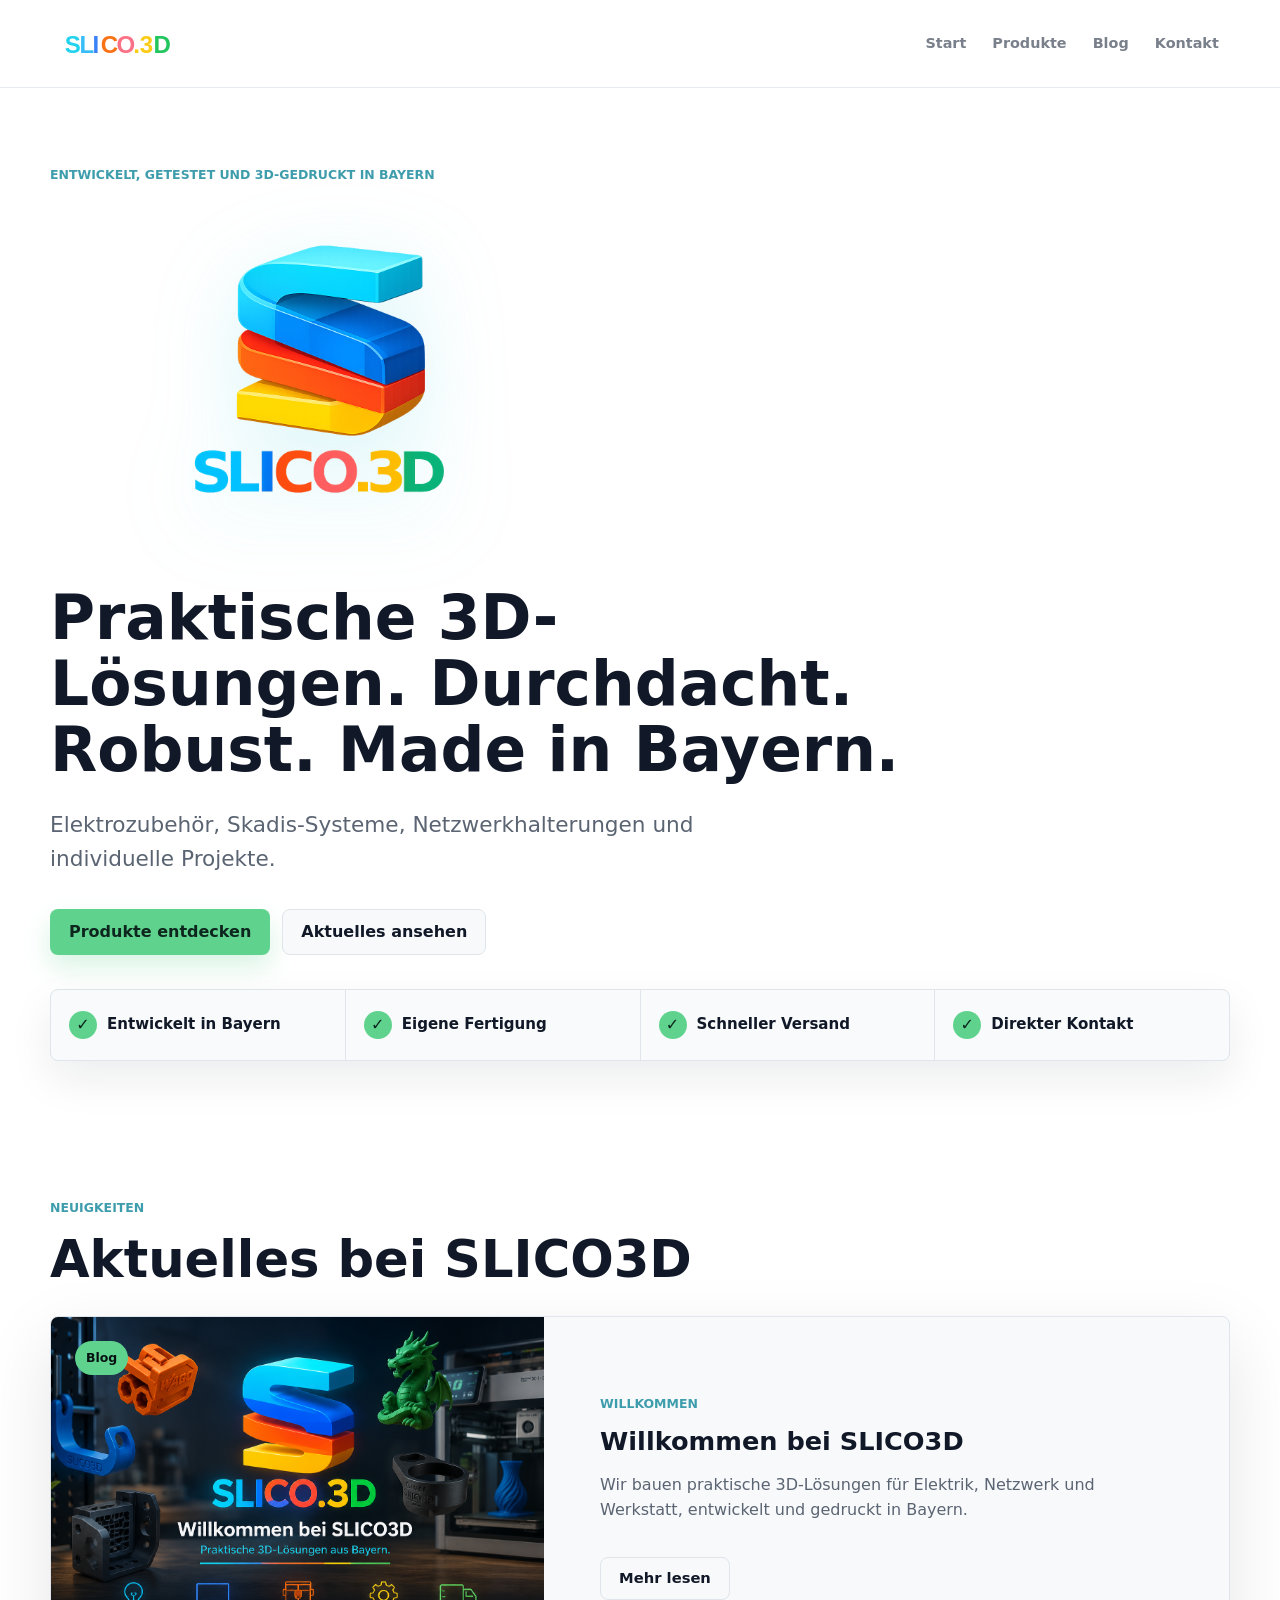
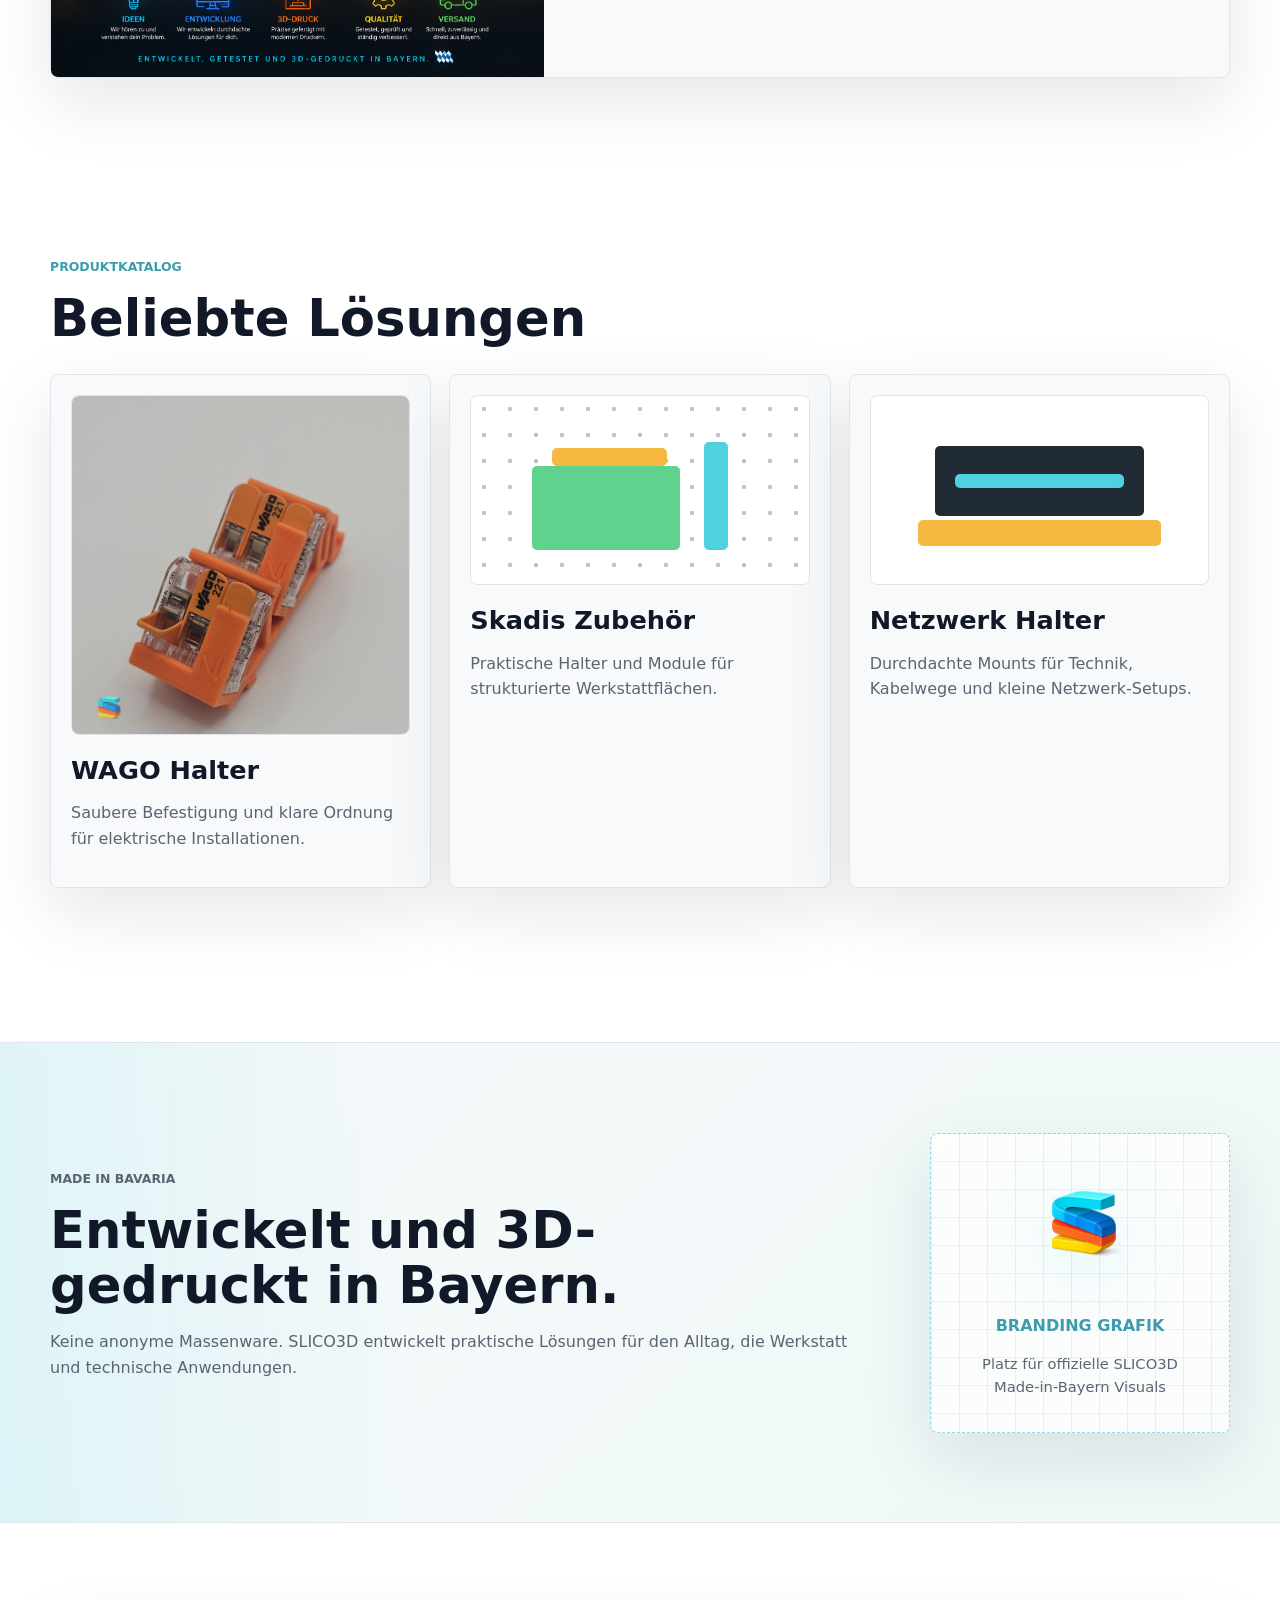
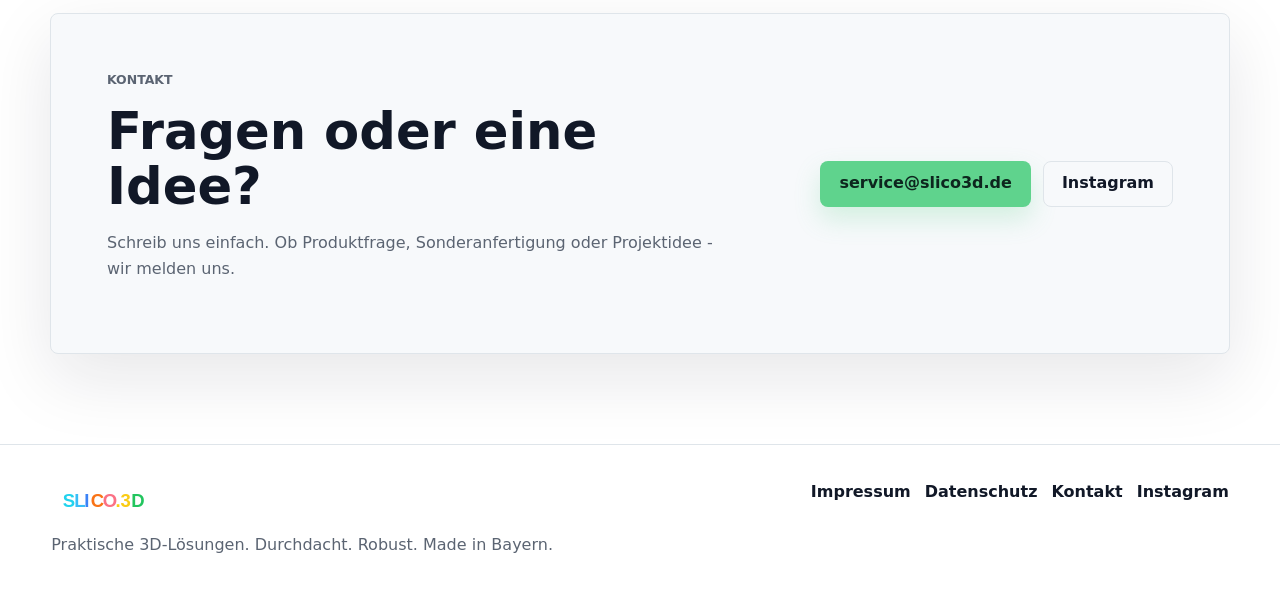
==== commit fc09e3b5: "fix: remove eBay promotion and QR code from homepage" ====
--- a/index.html
+++ b/index.html
@@ -9,9 +9,9 @@
     >
     <title>SLICO3D | Praktische 3D-Lösungen aus Bayern</title>
     <link rel="stylesheet" href="styles.css">
-    <link rel="stylesheet" href="hero-ebay.css">
+    <style>.hero { grid-template-columns: minmax(0, 1fr); min-height: auto; }</style>
   </head>
-  <body>
+  <body data-direct-store>
     <header class="site-header">
       <a class="brand-link" href="#start" aria-label="SLICO3D Startseite">
         <img src="assets/branding/Logotyp.png" alt="SLICO3D" class="brand-wordmark">
@@ -29,7 +29,6 @@
         <a href="#produkte">Produkte</a>
         <a href="blog/index.html">Blog</a>
         <a href="#kontakt">Kontakt</a>
-        <a class="nav-button" href="https://www.ebay.de/usr/slico3d">eBay Shop</a>
       </nav>
     </header>
 
@@ -43,28 +42,11 @@
             Elektrozubehör, Skadis-Systeme, Netzwerkhalterungen und individuelle Projekte.
           </p>
           <div class="hero-actions">
-            <a class="button primary" href="https://www.ebay.de/usr/slico3d">Zum eBay Shop</a>
+            <a class="button primary" href="#produkte">Produkte entdecken</a>
             <a class="button secondary" href="#aktuelles">Aktuelles ansehen</a>
           </div>
         </div>
 
-        <div class="hero-panel ebay-shop-card" aria-label="SLICO3D eBay Shop">
-          <div class="shop-card-header">
-            <div>
-              <p class="shop-kicker">eBay Shop</p>
-              <h2>eBay Shop</h2>
-              <p>Direkt zu unseren aktuellen Produkten</p>
-            </div>
-            <span class="shop-live-badge">Live</span>
-          </div>
-
-          <div class="qr-shell">
-            <img src="assets/qr/ebay-shop-qr.png" alt="QR-Code zum SLICO3D eBay Shop">
-          </div>
-
-          <p class="qr-copy">Scanne den QR-Code oder besuche unseren eBay Shop.</p>
-          <a class="button primary shop-button" href="https://www.ebay.de/usr/slico3d">Zum eBay Shop</a>
-        </div>
       </section>
 
       <section class="trust-bar section-shell" aria-label="SLICO3D Vertrauensmerkmale">
@@ -116,7 +98,6 @@
             <p class="eyebrow">Produktkatalog</p>
             <h2 id="products-title">Beliebte Lösungen</h2>
           </div>
-          <a class="button secondary compact" href="https://www.ebay.de/usr/slico3d">Alle Produkte auf eBay ansehen</a>
         </div>
 
         <div class="product-grid">
@@ -128,7 +109,6 @@
             </div>
             <h3>WAGO Halter</h3>
             <p>Saubere Befestigung und klare Ordnung für elektrische Installationen.</p>
-            <a class="text-link" href="https://www.ebay.de/usr/slico3d">Auf eBay ansehen</a>
           </article>
 
           <article class="product-card">
@@ -139,7 +119,6 @@
             </div>
             <h3>Skadis Zubehör</h3>
             <p>Praktische Halter und Module für strukturierte Werkstattflächen.</p>
-            <a class="text-link" href="https://www.ebay.de/usr/slico3d">Auf eBay ansehen</a>
           </article>
 
           <article class="product-card">
@@ -150,7 +129,6 @@
             </div>
             <h3>Netzwerk Halter</h3>
             <p>Durchdachte Mounts für Technik, Kabelwege und kleine Netzwerk-Setups.</p>
-            <a class="text-link" href="https://www.ebay.de/usr/slico3d">Auf eBay ansehen</a>
           </article>
         </div>
       </section>
@@ -184,7 +162,6 @@
         </div>
         <div class="contact-actions">
           <a class="button primary" href="mailto:service@slico3d.de">service@slico3d.de</a>
-          <a class="button secondary" href="https://www.ebay.de/usr/slico3d">eBay Shop</a>
           <a class="button secondary" href="https://www.instagram.com/slico3d/">Instagram</a>
         </div>
       </section>
@@ -196,12 +173,11 @@
         <p>Praktische 3D-Lösungen. Durchdacht. Robust. Made in Bayern.</p>
       </div>
       <nav aria-label="Footer Navigation">
-        <a href="https://www.ebay.de/usr/slico3d">eBay Store</a>
         <a href="https://www.instagram.com/slico3d/">Instagram</a>
         <a href="mailto:service@slico3d.de">Contact</a>
       </nav>
     </footer>
 
-    <script src="script.js"></script>
+    <script src="script.js?v=20261009-direct-store"></script>
   </body>
 </html>
